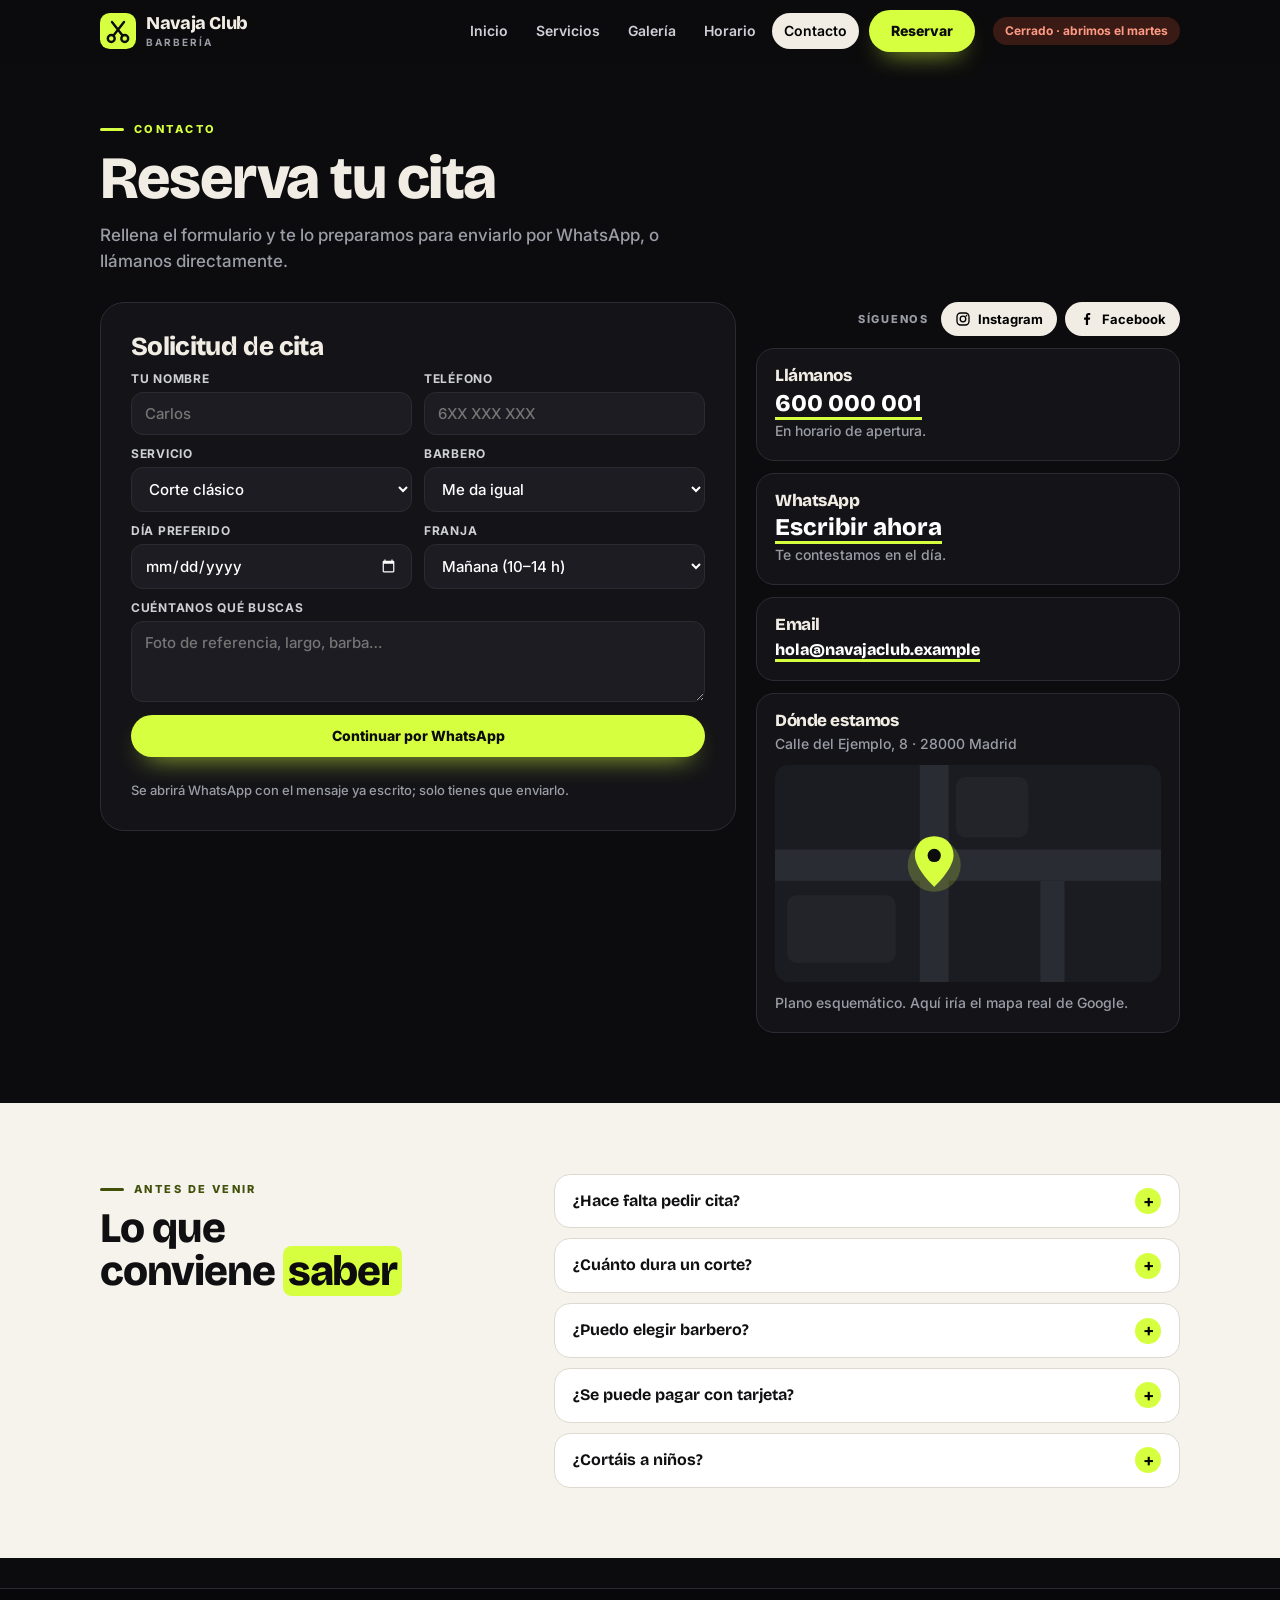
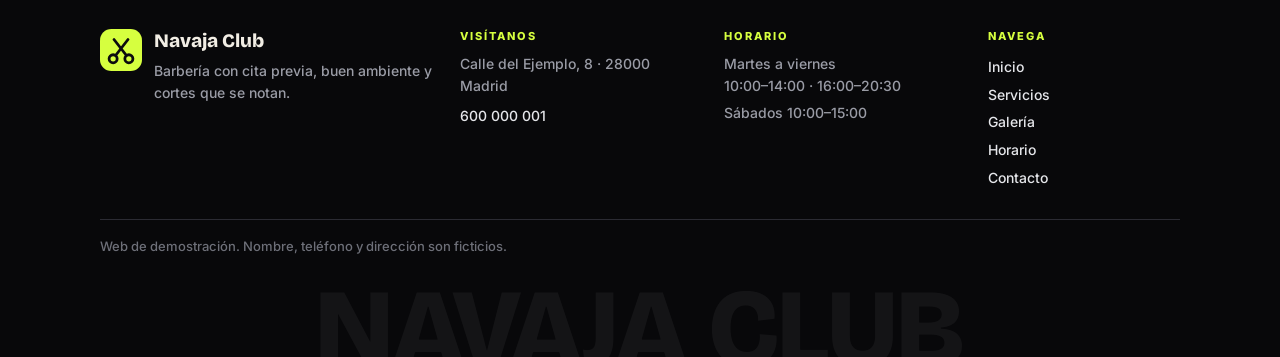
==== contacto.html @ e6f606be "Web demo de barbería: inicio, servicios, galería, horario y contacto Co-Authored-By: Claude Sonnet 5" ====
<!doctype html>
<html lang="es"><head>
<meta charset="utf-8"><meta name="viewport" content="width=device-width,initial-scale=1">
<title>Contacto y reserva · Navaja Club</title>
<meta name="description" content="Reserva tu cita en la barbería por teléfono, WhatsApp o formulario.">
<meta name="robots" content="noindex">
<meta name="theme-color" content="#0c0c0e">
<link rel="icon" href="favicon.svg" type="image/svg+xml">
<link rel="preconnect" href="https://fonts.googleapis.com"><link rel="preconnect" href="https://fonts.gstatic.com" crossorigin>
<link href="https://fonts.googleapis.com/css2?family=Bricolage+Grotesque:opsz,wght@12..96,500;12..96,700;12..96,800&family=Inter:wght@400;500;600;700;800&display=swap" rel="stylesheet">
<link rel="stylesheet" href="styles.css?v=1">
</head><body data-page="contacto">
<a class="skip" href="#main">Saltar al contenido</a>
<header class="bar"><div class="wrap bar-in">
<a class="brand" href="index.html" aria-label="Navaja Club, inicio"><svg class="logo" viewBox="0 0 48 48" aria-hidden="true"><rect width="48" height="48" rx="13" fill="#d6ff3f"/><g fill="none" stroke="#0c0c0e" stroke-width="3.2" stroke-linecap="round"><circle cx="15" cy="34" r="4.6"/><circle cx="33" cy="34" r="4.6"/><path d="M18 30 L32 12 M30 30 L16 12"/></g></svg><span>Navaja Club<small>barbería</small></span></a>
<nav class="nav" id="nav" aria-label="Principal"><a href="index.html">Inicio</a><a href="servicios.html">Servicios</a><a href="galeria.html">Galería</a><a href="horario.html">Horario</a><a href="contacto.html" class=on aria-current=page>Contacto</a><a class="btn btn-lime nav-cta" href="contacto.html">Reservar</a></nav>
<span class="pill" data-open-badge>Cargando…</span>
<button class="menu-toggle" aria-expanded="false" aria-controls="nav" aria-label="Abrir menú"><i></i><i></i><i></i></button>
</div></header>
<div class="progress" aria-hidden="true"></div>
<main id="main">

<section class="page-h"><div class="wrap"><p class="eyebrow reveal">Contacto</p><h1 class="reveal">Reserva tu cita</h1><p class="lead reveal">Rellena el formulario y te lo preparamos para enviarlo por WhatsApp, o llámanos directamente.</p></div></section>
<section class="sec tight"><div class="wrap contact">
<form class="form reveal" data-form novalidate><h2>Solicitud de cita</h2>
<div class="row"><label>Tu nombre<input name="nombre" required autocomplete="name" placeholder="Carlos"></label><label>Teléfono<input name="tel" type="tel" autocomplete="tel" placeholder="6XX XXX XXX"></label></div>
<div class="row"><label>Servicio<select name="serv"><option>Corte clásico</option><option>Fade y degradado</option><option>Barba y toalla caliente</option><option>Corte + barba</option><option>Afeitado a navaja</option><option>Corte junior</option></select></label>
<label>Barbero<select name="barbero"><option>Me da igual</option><option>Dani</option><option>Marcos</option><option>Álex</option></select></label></div>
<div class="row"><label>Día preferido<input type="date" name="dia"></label><label>Franja<select name="franja"><option>Mañana (10–14 h)</option><option>Tarde (16–20:30 h)</option><option>Me da igual</option></select></label></div>
<label>Cuéntanos qué buscas<textarea name="msg" rows="3" placeholder="Foto de referencia, largo, barba…"></textarea></label>
<p class="err" data-err hidden>Escribe tu nombre para continuar.</p>
<button class="btn btn-lime wide" type="submit">Continuar por WhatsApp</button><p class="fine">Se abrirá WhatsApp con el mensaje ya escrito; solo tienes que enviarlo.</p></form>
<aside class="info"><div class="social-top reveal"><span>Síguenos</span><a class="soc" data-social href="#" aria-label="Instagram"><svg viewBox="0 0 24 24" aria-hidden="true"><rect x="3" y="3" width="18" height="18" rx="5.5" fill="none" stroke="currentColor" stroke-width="2"/><circle cx="12" cy="12" r="4.2" fill="none" stroke="currentColor" stroke-width="2"/><circle cx="17.2" cy="6.8" r="1.3" fill="currentColor"/></svg>Instagram</a><a class="soc" data-social href="#" aria-label="Facebook"><svg viewBox="0 0 24 24" aria-hidden="true"><path fill="currentColor" d="M13.6 21v-8h2.7l.5-3.2h-3.2V7.8c0-.9.4-1.7 1.8-1.7h1.5V3.3S15.6 3 14.5 3c-2.6 0-4.2 1.6-4.2 4.4v2.4H7.6V13h2.7v8z"/></svg>Facebook</a></div>
<div class="card reveal"><h3>Llámanos</h3><a class="big-link" href="tel:+34600000001">600 000 001</a><p>En horario de apertura.</p></div>
<div class="card reveal"><h3>WhatsApp</h3><a class="big-link" href="https://wa.me/34600000001?text=Hola%2C%20quiero%20reservar%20cita">Escribir ahora</a><p>Te contestamos en el día.</p></div>
<div class="card reveal"><h3>Email</h3><a class="big-link sm" href="mailto:hola@navajaclub.example">hola@navajaclub.example</a></div>
<div class="card reveal"><h3>Dónde estamos</h3><p>Calle del Ejemplo, 8 · 28000 Madrid</p>
<svg class="map" viewBox="0 0 320 180" role="img" aria-label="Plano esquemático"><rect width="320" height="180" fill="#1b1c21"/><g fill="#2a2c33"><rect x="0" y="70" width="320" height="26"/><rect x="120" y="0" width="24" height="180"/><rect x="220" y="96" width="20" height="84"/></g><g fill="#22242a"><rect x="150" y="10" width="60" height="50" rx="8"/><rect x="10" y="108" width="90" height="56" rx="8"/></g><g class="pin" transform="translate(132 83)"><circle r="22" fill="#d6ff3f" opacity=".2"/><path d="M0 -24 c10 0 16 7 16 16 c0 11 -16 26 -16 26 s-16 -15 -16 -26 c0 -9 6 -16 16 -16z" fill="#d6ff3f"/><circle cy="-8" r="5.5" fill="#0c0c0e"/></g></svg>
<p class="fine">Plano esquemático. Aquí iría el mapa real de Google.</p></div></aside></div></section>
<section class="sec paper"><div class="wrap faq-wrap"><header class="sec-h reveal left"><p class="eyebrow">Antes de venir</p><h2>Lo que conviene <em>saber</em></h2></header><div class="faq"><details class="reveal"><summary>¿Hace falta pedir cita?</summary><p>Recomendamos cita previa para no esperar. Si pasas sin cita, te encajamos en cuanto haya hueco libre.</p></details><details class="reveal"><summary>¿Cuánto dura un corte?</summary><p>Entre 30 y 45 minutos un corte, y 45–60 con barba. Te damos una hora estimada al reservar.</p></details><details class="reveal"><summary>¿Puedo elegir barbero?</summary><p>Sí. Al pedir cita dinos con quién prefieres cortarte y reservamos su hueco.</p></details><details class="reveal"><summary>¿Se puede pagar con tarjeta?</summary><p>Sí, aceptamos tarjeta, Bizum y efectivo.</p></details><details class="reveal"><summary>¿Cortáis a niños?</summary><p>Claro. El corte junior es para menores de 12 años y se hace con calma y buen humor.</p></details></div></div></section>
</main>
<footer class="foot"><div class="wrap">
<div class="foot-top">
<div class="foot-brand"><svg class="logo" viewBox="0 0 48 48" aria-hidden="true"><rect width="48" height="48" rx="13" fill="#d6ff3f"/><g fill="none" stroke="#0c0c0e" stroke-width="3.2" stroke-linecap="round"><circle cx="15" cy="34" r="4.6"/><circle cx="33" cy="34" r="4.6"/><path d="M18 30 L32 12 M30 30 L16 12"/></g></svg><div><b>Navaja Club</b><p>Barbería con cita previa, buen ambiente y cortes que se notan.</p></div></div>
<div><h4>Visítanos</h4><p>Calle del Ejemplo, 8 · 28000 Madrid</p><p><a href="tel:+34600000001">600 000 001</a></p></div>
<div><h4>Horario</h4><p>Martes a viernes<br>10:00–14:00 · 16:00–20:30</p><p>Sábados 10:00–15:00</p></div>
<div><h4>Navega</h4><a href="index.html">Inicio</a><a href="servicios.html">Servicios</a><a href="galeria.html">Galería</a><a href="horario.html">Horario</a><a href="contacto.html">Contacto</a></div>
</div>
<p class="demo">Web de demostración. Nombre, teléfono y dirección son ficticios.</p>
</div>
<div class="giant" aria-hidden="true">NAVAJA CLUB</div>
</footer>
<div class="dock"><a href="tel:+34600000001">Llamar</a><a class="hot" href="contacto.html">Reservar</a><a href="horario.html">Horario</a></div>
<script src="script.js?v=1"></script>
</body></html>
---- styles.css ----
:root{--ink:#0c0c0e;--coal:#141418;--coal2:#1c1c22;--line:#2b2b33;--bone:#f1ede4;--paper:#f6f3ec;--mute:#9a9ca6;--lime:#d6ff3f;--lime2:#bfe82a;--blue:#7aa7ff;--red:#ff5a36;--r:20px;--ease:cubic-bezier(.2,.7,.2,1);
--bg:var(--ink);--fg:var(--bone);--card:var(--coal);--bd:var(--line);--mu:var(--mute)}
*{box-sizing:border-box}html{overflow-x:clip;scroll-behavior:smooth;-webkit-text-size-adjust:100%}
body{margin:0;background:var(--ink);color:var(--bone);font:500 15.5px/1.55 'Inter',system-ui,sans-serif;overflow-x:hidden}
svg{max-width:100%;display:block}a{color:inherit}p{margin:0}h1,h2,h3,h4{font-family:'Bricolage Grotesque','Inter',sans-serif;font-weight:800;line-height:1.04;margin:0;letter-spacing:-.025em;text-wrap:balance}
em{font-style:normal;color:var(--lime)}
.wrap{width:min(1080px,100% - 40px);margin-inline:auto}
.skip{position:absolute;left:-999px;top:8px;background:var(--lime);color:#000;padding:10px 14px;border-radius:10px;z-index:99}.skip:focus{left:8px}
:focus-visible{outline:3px solid var(--lime);outline-offset:3px;border-radius:8px}
/* header */
.bar{position:sticky;top:0;z-index:50;background:rgba(12,12,14,.78);backdrop-filter:blur(14px);-webkit-backdrop-filter:blur(14px);border-bottom:1px solid transparent;transition:.3s}
.bar.scrolled{border-color:var(--line)}
.bar-in{display:flex;align-items:center;gap:18px;height:62px}
.brand{display:flex;align-items:center;gap:10px;text-decoration:none;margin-right:auto}.brand .logo{width:36px;height:36px;transition:transform .5s var(--ease)}.brand:hover .logo{transform:rotate(-12deg) scale(1.08)}
.brand span{font:800 18px/1 'Bricolage Grotesque';display:flex;flex-direction:column;letter-spacing:-.02em}.brand small{font:700 10px/1.4 'Inter';letter-spacing:.2em;text-transform:uppercase;color:var(--mute);margin-top:3px}
.nav{display:flex;align-items:center;gap:4px}.nav a:not(.btn){text-decoration:none;font-weight:600;font-size:14px;padding:7px 12px;border-radius:99px;color:#cfd0d6;transition:.25s}
.nav a:not(.btn):hover{background:var(--coal2);color:#fff}.nav a.on{background:var(--bone);color:#000}.nav-cta{margin-left:6px}
.pill{font:700 12px/1 'Inter';padding:8px 12px;border-radius:99px;background:var(--coal2);white-space:nowrap}.pill.is-open{background:#1f3a14;color:#b9ff7a}.pill.is-closed{background:#3a1a14;color:#ff9a84}
.menu-toggle{display:none;width:42px;height:42px;border:1px solid var(--line);background:var(--coal);border-radius:12px;cursor:pointer;flex-direction:column;gap:5px;align-items:center;justify-content:center}
.menu-toggle i{width:18px;height:2px;background:#fff;border-radius:2px;transition:.3s}.menu-toggle[aria-expanded=true] i:nth-child(1){transform:translateY(7px) rotate(45deg)}.menu-toggle[aria-expanded=true] i:nth-child(2){opacity:0}.menu-toggle[aria-expanded=true] i:nth-child(3){transform:translateY(-7px) rotate(-45deg)}
.progress{position:fixed;left:0;top:0;height:3px;width:100%;background:var(--lime);transform:scaleX(0);transform-origin:0 50%;z-index:60}
/* botones */
.btn{display:inline-flex;align-items:center;justify-content:center;gap:8px;font:800 14px/1 'Inter';padding:12px 20px;border-radius:99px;border:2px solid transparent;text-decoration:none;cursor:pointer;transition:transform .25s var(--ease),box-shadow .25s,background .25s}
.btn:hover{transform:translateY(-3px)}.btn:active{transform:scale(.97)}.btn.wide{width:100%}
.btn-lime{background:var(--lime);color:#0c0c0e;box-shadow:0 12px 26px -14px var(--lime)}.btn-lime:hover{background:#e6ff7a;box-shadow:0 16px 30px -12px var(--lime)}
.btn-ghost{border-color:currentColor;background:transparent;color:inherit}.btn-ghost:hover{background:rgba(255,255,255,.08)}
.cta{display:flex;flex-wrap:wrap;gap:12px}.center{text-align:center;margin-top:30px}
/* tipografía */
.eyebrow{font:800 11px/1 'Inter';letter-spacing:.22em;text-transform:uppercase;color:var(--lime);display:inline-flex;align-items:center;gap:10px;margin-bottom:12px}
.eyebrow:before{content:"";width:24px;height:3px;border-radius:3px;background:currentColor}
.lead{font-size:clamp(15px,1.5vw,17px);color:var(--mute);max-width:56ch}
.sec{padding:clamp(40px,5.5vw,72px) 0}.sec.tight{padding-top:20px}
.paper{--bg:var(--paper);--fg:#101012;--card:#fff;--bd:#dedad0;--mu:#5c5f69;background:var(--paper);color:#101012}
.paper em{color:#0c0c0e;background:var(--lime);padding:0 .12em;border-radius:.2em}.paper .eyebrow{color:#41500a}.paper .lead,.paper .fine{color:#5c5f69}
.sec-h{max-width:640px;margin:0 auto 30px;text-align:center}.sec-h.left{text-align:left;margin:0 0 24px}
.sec-h h2,.status h2{font-size:clamp(26px,3.6vw,42px)}.sec-h p:last-child{color:var(--mu);margin-top:10px}
.page-h{padding:clamp(28px,4vw,52px) 0 8px}.page-h h1{font-size:clamp(34px,5.2vw,60px);margin-bottom:12px}
.fine{font-size:13px;color:var(--mute);margin-top:10px}
/* hero */
.hero{padding:clamp(16px,2.5vw,34px) 0 clamp(24px,3.5vw,44px);position:relative;overflow:hidden}
.hero:before{content:"";position:absolute;right:-10%;top:-20%;width:60%;aspect-ratio:1;background:radial-gradient(circle,rgba(214,255,63,.16),transparent 62%);pointer-events:none}
.hero-in{display:grid;grid-template-columns:1.05fr .95fr;gap:30px;align-items:center}
.hero h1{font-size:clamp(38px,5.4vw,70px);margin:4px 0 16px}.hero h1 em{display:block}
.hero .lead{margin-bottom:20px}.mini{list-style:none;padding:0;margin:20px 0 0;display:flex;flex-wrap:wrap;gap:8px 20px;font-weight:700;font-size:13px;color:#cfd0d6}.mini li:before{content:"✓ ";color:var(--lime)}
.hero-vis{position:relative;max-width:440px;margin-left:auto;width:100%}
.disc{position:relative;aspect-ratio:1;border-radius:50%;background:var(--lime);display:grid;place-items:end center;overflow:hidden;box-shadow:0 40px 60px -30px rgba(214,255,63,.5)}
.disc .par{width:92%;transition:transform .25s ease-out}.disc .man{width:100%}
.pole{position:absolute;left:-4%;top:8%;bottom:8%;width:34px;border-radius:99px;background:#fff;border:3px solid #222;overflow:hidden;z-index:2;box-shadow:0 14px 30px rgba(0,0,0,.4)}
.pole i{position:absolute;inset:-60px 0;background:repeating-linear-gradient(135deg,#e5392a 0 14px,#fff 14px 28px,#2b5bd7 28px 42px,#fff 42px 56px);animation:pole 3s linear infinite}
@keyframes pole{to{transform:translateY(56px)}}
.chip{position:absolute;background:var(--bone);color:#0c0c0e;border-radius:99px;padding:8px 13px;font:800 12px/1 'Inter';box-shadow:0 14px 30px -14px rgba(0,0,0,.6);animation:float 6s ease-in-out infinite;z-index:3}
@keyframes float{50%{transform:translateY(-10px)}}.c1{left:6%;top:14%}.c2{right:-2%;top:46%;animation-delay:-2s}.c3{left:2%;bottom:8%;animation-delay:-4s}
.eye{transform-box:fill-box;transform-origin:center;animation:blink 5.5s infinite}@keyframes blink{0%,94%,100%{transform:scaleY(1)}97%{transform:scaleY(.1)}}
/* marquee */
.marquee{background:var(--lime);color:#0c0c0e;overflow:hidden;padding:12px 0;transform:rotate(-1.2deg);margin:8px 0}
.mq{display:flex;gap:22px;width:max-content;animation:mq 36s linear infinite;font:800 20px/1 'Bricolage Grotesque';align-items:center;text-transform:uppercase;letter-spacing:-.01em}.mq span{white-space:nowrap}.mq i{font-style:normal;font-size:16px}
@keyframes mq{to{transform:translateX(-50%)}}
/* servicios */
.svc-grid{display:grid;grid-template-columns:repeat(3,1fr);gap:14px}
.svc{position:relative;background:var(--coal);border:1px solid var(--line);border-radius:var(--r);padding:20px 20px 18px;text-decoration:none;display:flex;flex-direction:column;gap:6px;transition:box-shadow .3s,border-color .3s;transform-style:preserve-3d}
.svc:hover{border-color:var(--lime);box-shadow:0 20px 40px -26px var(--lime)}
.svc .ic{width:44px;height:44px;border-radius:13px;background:var(--coal2);border:1px solid var(--line);display:grid;place-items:center;font-size:21px;margin-bottom:4px}
.svc h3{font-size:20px}.svc p{color:var(--mute);font-size:14px;flex:1}.svc .from{font-size:13px;color:var(--mute)}.svc .from b{font:800 19px 'Bricolage Grotesque';color:var(--lime)}
.svc .go{position:absolute;right:16px;bottom:16px;width:32px;height:32px;border-radius:50%;background:var(--bone);color:#000;display:grid;place-items:center;transition:.3s}.svc:hover .go{background:var(--lime);transform:translateX(4px)}
/* antes / después */
.ba{position:relative;max-width:400px;margin:0 auto;aspect-ratio:1;border-radius:26px;overflow:hidden;box-shadow:0 30px 50px -30px rgba(0,0,0,.5);--pos:50%;touch-action:pan-y;user-select:none}
.ba-img{position:absolute;inset:0;background:var(--bg);display:grid;place-items:end center}.ba-img .man{width:92%}
.ba-img.before{clip-path:inset(0 calc(100% - var(--pos)) 0 0)}
.ba-tag{position:absolute;top:12px;background:#0c0c0e;color:#fff;font:800 11px/1 'Inter';letter-spacing:.14em;text-transform:uppercase;padding:7px 11px;border-radius:99px}.after .ba-tag{right:12px}.before .ba-tag{left:12px}
.ba-handle{position:absolute;top:0;bottom:0;left:var(--pos);width:44px;margin-left:-22px;border:0;background:transparent;cursor:ew-resize;padding:0}
.ba-handle:before{content:"";position:absolute;left:50%;top:0;bottom:0;width:4px;margin-left:-2px;background:#fff}
.ba-handle span{position:absolute;left:50%;top:50%;width:44px;height:44px;margin:-22px 0 0 -22px;border-radius:50%;background:#0c0c0e;border:3px solid #fff;display:grid;place-items:center}
.ba-handle span:before{content:"◂ ▸";color:var(--lime);font-size:12px;letter-spacing:2px}
/* pasos */
.steps{list-style:none;padding:0;margin:0;display:grid;grid-template-columns:repeat(4,1fr);gap:16px;position:relative}
.step{position:relative;padding-top:6px}.step .n{width:44px;height:44px;border-radius:12px;background:var(--lime);color:#000;display:grid;place-items:center;font:800 19px 'Bricolage Grotesque';margin-bottom:12px}
.step h3{font-size:18px;margin-bottom:5px}.step p{font-size:14px;color:var(--mute)}.steps:before{content:"";position:absolute;left:44px;right:20px;top:28px;border-top:2px dashed var(--line);z-index:0}.step .n{position:relative;z-index:1}
/* equipo */
.team{display:grid;grid-template-columns:repeat(3,1fr);gap:14px}
.member{background:var(--card);border:1px solid var(--bd);border-radius:var(--r);padding:12px 12px 18px;text-align:center;transition:transform .35s var(--ease)}.member:hover{transform:translateY(-6px)}
.member .man{background:var(--bg);border-radius:14px;width:100%;margin-bottom:12px}.member h3{font-size:20px}.member p{color:var(--mu);font-size:14px;margin-top:2px}
/* galería */
.strip{display:grid;grid-template-columns:repeat(6,1fr);gap:10px}.mosaic{display:grid;grid-template-columns:repeat(4,1fr);gap:12px}
.tile{position:relative;border:0;padding:0;border-radius:20px;background:var(--bg);overflow:hidden;cursor:zoom-in;aspect-ratio:1/1.12;display:grid;place-items:end center;transition:transform .4s var(--ease),box-shadow .4s;font:inherit;color:inherit}
.tile:hover{transform:translateY(-6px) rotate(-1deg);box-shadow:0 24px 40px -22px rgba(0,0,0,.6)}.strip .tile{aspect-ratio:1/1.2}.strip .cap{display:none}
.tile .man{width:94%;transition:transform .5s var(--ease)}.tile:hover .man{transform:scale(1.06)}
.tile .deco{position:absolute;inset:0;background:radial-gradient(circle at 18% 22%,rgba(255,255,255,.4) 0 8%,transparent 9%),radial-gradient(circle at 86% 66%,rgba(255,255,255,.3) 0 6%,transparent 7%)}
.cap{position:absolute;left:8px;right:8px;bottom:8px;background:rgba(12,12,14,.9);color:#fff;border-radius:12px;padding:8px 11px;text-align:left;display:flex;flex-direction:column;transform:translateY(8px);opacity:0;transition:.3s}
.tile:hover .cap,.tile:focus-visible .cap{transform:none;opacity:1}.cap b{font:800 15px 'Bricolage Grotesque'}.cap i{font-style:normal;font-size:12px;color:var(--lime);font-weight:700}
.filters{display:flex;flex-wrap:wrap;gap:8px;margin-bottom:18px}.fbtn{font:700 13px/1 'Inter';padding:9px 16px;border-radius:99px;border:1px solid var(--line);background:var(--coal);color:#fff;cursor:pointer;transition:.25s}
.fbtn:hover{border-color:var(--lime)}.fbtn.on{background:var(--lime);color:#000;border-color:var(--lime)}.tile.hide{display:none}.empty{text-align:center;color:var(--mute);padding:40px}
.lb{position:fixed;inset:0;background:rgba(0,0,0,.86);display:none;place-items:center;z-index:90;padding:20px;backdrop-filter:blur(6px)}.lb.on{display:grid;animation:fade .25s}@keyframes fade{from{opacity:0}}
.lb-card{background:var(--bg);width:min(520px,100%);border-radius:28px;padding:22px 22px 10px;text-align:center;position:relative;overflow:hidden}.lb-card .man{width:90%;margin:0 auto}
.lb-card p{font:800 24px 'Bricolage Grotesque';margin:0;padding:12px 0 2px;background:#0c0c0e;color:#fff;margin:0 -22px}.lb-card small{display:block;color:var(--lime);font-weight:700;background:#0c0c0e;margin:0 -22px;padding:0 0 14px}
.lb button{position:absolute;border:0;width:44px;height:44px;border-radius:50%;background:#fff;color:#000;font-size:19px;cursor:pointer;z-index:3}.lb .x{top:12px;right:12px}.lb .pv{left:12px;top:44%}.lb .nx{right:12px;top:44%}
/* faq */
.faq-wrap{display:grid;grid-template-columns:.8fr 1.2fr;gap:36px;align-items:start}.faq{display:grid;gap:10px}
details{background:var(--card);border:1px solid var(--bd);border-radius:16px;padding:2px 18px;transition:.25s}details[open]{border-color:var(--lime);box-shadow:0 18px 36px -26px var(--lime)}
.paper details[open]{border-color:#0c0c0e;box-shadow:0 18px 36px -28px #000}
summary{list-style:none;cursor:pointer;font:700 16px/1.3 'Bricolage Grotesque';padding:14px 32px 14px 0;position:relative}summary::-webkit-details-marker{display:none}
summary:after{content:"+";position:absolute;right:0;top:50%;transform:translateY(-50%);width:26px;height:26px;border-radius:50%;background:var(--lime);color:#000;display:grid;place-items:center;font:700 17px/1 'Inter';transition:.3s}
details[open] summary:after{content:"–";transform:translateY(-50%) rotate(180deg)}details p{padding:0 0 14px;color:var(--mu);font-size:14.5px}
/* estado */
.status-sec{padding-top:24px}.status{background:var(--lime);color:#0c0c0e;border-radius:28px;padding:clamp(22px,3.5vw,38px);display:grid;grid-template-columns:auto 1fr;gap:26px;align-items:center;position:relative;overflow:hidden}
.status p{margin:8px 0 16px}.status .btn-lime{background:#0c0c0e;color:var(--lime);box-shadow:none}.status .btn-lime:hover{background:#1b1b20}.status .btn-ghost{color:#0c0c0e}.status em{color:#0c0c0e;text-decoration:underline;text-decoration-thickness:4px;text-underline-offset:4px}
.door{display:flex;align-items:center;gap:14px;background:#0c0c0e;color:#fff;border-radius:20px;padding:16px 22px;min-width:230px}
.door .dot{width:14px;height:14px;border-radius:50%;background:#777;flex:none}.door.is-open .dot{background:var(--lime);animation:ping 1.8s infinite}.door.is-closed .dot{background:#ff7a62}
@keyframes ping{70%{box-shadow:0 0 0 14px rgba(214,255,63,0)}100%{box-shadow:0 0 0 0 rgba(214,255,63,0)}}.door.is-open .dot{box-shadow:0 0 0 0 rgba(214,255,63,.7)}
.door b{display:block;font:800 24px/1 'Bricolage Grotesque'}.door small{display:block;opacity:.85;margin-top:6px;font-weight:600;font-size:14px}.door em{display:block;font-style:normal;font-size:13px;color:var(--lime);margin-top:4px;font-weight:700;text-decoration:none;background:none;padding:0}
.dogcard{background:rgba(12,12,14,.1);border-radius:24px;display:grid;place-items:end center;padding:12px 12px 0;overflow:hidden}.dogcard .man{width:92%}.dogcard.small{width:170px;margin-left:auto}
/* horario */
.hor{display:grid;grid-template-columns:1.4fr 1fr;gap:16px}.hor .door.big{background:var(--lime);color:#0c0c0e;padding:26px}.hor .door.big b{font-size:clamp(30px,4vw,46px)}.hor .door.big small{font-size:16px}.hor .door.big em{color:#0c0c0e}
.clockcard{background:var(--coal);border:1px solid var(--line);border-radius:20px;padding:20px;display:flex;flex-direction:column;justify-content:center}
.lbl{font:800 11px/1 'Inter';letter-spacing:.16em;text-transform:uppercase;color:var(--mute)}.clock{font:800 clamp(34px,4.6vw,52px)/1 'Bricolage Grotesque';margin:6px 0 12px;font-variant-numeric:tabular-nums}.today{font:800 18px 'Bricolage Grotesque'}
.timeline{margin-top:16px;background:var(--coal);border:1px solid var(--line);border-radius:20px;padding:16px;display:grid;gap:6px}
.tl-row{display:grid;grid-template-columns:100px 1fr 170px;gap:14px;align-items:center;font-size:13px;padding:4px 8px;border-radius:10px}.tl-row.is-today{background:var(--coal2)}.tl-day{font-weight:800}.tl-txt{color:var(--mute);text-align:right;font-weight:600}
.tl-track{position:relative;height:11px;background:#25262c;border-radius:99px;overflow:hidden}.tl-seg{position:absolute;top:0;bottom:0;background:var(--lime);border-radius:99px;transform-origin:left;animation:grow .9s var(--ease) both}@keyframes grow{from{transform:scaleX(0)}}
.tl-now{position:absolute;top:-3px;bottom:-3px;width:4px;background:var(--red);border-radius:3px;z-index:2}.tl-row.is-closed .tl-txt{color:#c0705e}
.hnotes{display:grid;grid-template-columns:repeat(3,1fr);gap:14px;margin-top:16px}.hnotes>div{background:var(--coal);border:1px solid var(--line);border-radius:18px;padding:18px}.hnotes h3{font-size:18px;margin-bottom:6px}.hnotes p{color:var(--mute);font-size:14px}
/* calculadora */
.calc{display:grid;grid-template-columns:1.3fr .7fr;background:var(--coal);border:1px solid var(--line);border-radius:24px;overflow:hidden}
.calc-form{padding:clamp(18px,3vw,30px);display:grid;gap:16px}.calc-form h2{font-size:26px}
fieldset{border:0;padding:0;margin:0}legend{font:800 11px/1 'Inter';letter-spacing:.16em;text-transform:uppercase;color:var(--lime);margin-bottom:8px;padding:0}
.opts{display:flex;flex-wrap:wrap;gap:8px}.opts label{cursor:pointer}.opts input{position:absolute;opacity:0;pointer-events:none}
.opts span{display:inline-flex;gap:8px;align-items:center;padding:9px 14px;border:1px solid var(--line);border-radius:99px;font-weight:600;font-size:13px;background:var(--coal2);transition:.2s}.opts i{font-style:normal;color:var(--lime);font-weight:800}
.opts input:checked+span{border-color:var(--lime);background:#222a0b;box-shadow:0 8px 18px -12px var(--lime)}.opts input:focus-visible+span{outline:3px solid var(--lime);outline-offset:2px}
.calc-out{background:var(--lime);color:#0c0c0e;padding:20px;display:flex;flex-direction:column;align-items:center;text-align:center;gap:4px}
.calc-out .dogcard{width:46%;background:rgba(12,12,14,.1)}.calc-out .lbl{color:#41500a}.total{font:800 clamp(44px,5vw,60px)/1 'Bricolage Grotesque';transition:transform .3s}.total.bump{transform:scale(1.08)}
.calc-out .sub{font-weight:700}.calc-out .time{font-size:13px;margin-bottom:12px;color:#2c3a05}.calc-out .btn-lime{background:#0c0c0e;color:var(--lime)}.calc-out .fine{color:#2c3a05}
.table-wrap{overflow-x:auto;background:#fff;border:1px solid #dedad0;border-radius:20px}.prices{width:100%;border-collapse:collapse;min-width:520px;color:#101012}.prices th,.prices td{padding:14px 18px;text-align:left;border-bottom:1px solid #e6e2d8}
.prices thead th{font:800 11px 'Inter';letter-spacing:.14em;text-transform:uppercase;color:#5c5f69;background:#efece3}.prices tbody th b{display:block;font:800 17px 'Bricolage Grotesque'}.prices tbody th span{color:#5c5f69;font-size:13px;font-weight:500}
.prices td{font:800 17px 'Bricolage Grotesque'}.prices td:last-child{font:600 14px 'Inter';color:#5c5f69}.prices tr:last-child>*{border-bottom:0}.prices tbody tr:hover{background:#f7ffd9}
.incl{list-style:none;padding:0;margin:0;display:grid;grid-template-columns:repeat(6,1fr);gap:10px}.incl li{background:var(--coal);border:1px solid var(--line);border-radius:16px;padding:14px 8px;text-align:center;font-weight:700;font-size:13px;display:flex;flex-direction:column;gap:8px;align-items:center}.incl span{font-size:24px}
/* contacto */
.contact{display:grid;grid-template-columns:1.2fr .8fr;gap:20px;align-items:start}
.form{background:var(--coal);border:1px solid var(--line);border-radius:24px;padding:clamp(18px,3vw,30px);display:grid;gap:13px}.form h2{font-size:26px}.row{display:grid;grid-template-columns:1fr 1fr;gap:12px}
label{display:grid;gap:7px;font:700 12px/1 'Inter';letter-spacing:.06em;text-transform:uppercase;color:#cfd0d6}
input:not([type=radio]):not([type=checkbox]),select,textarea{font:500 15px 'Inter';padding:11px 13px;border:1px solid var(--line);border-radius:12px;background:var(--coal2);color:#fff;width:100%;transition:.2s;text-transform:none;letter-spacing:0}
input:focus,select:focus,textarea:focus{outline:0;border-color:var(--lime);box-shadow:0 0 0 4px rgba(214,255,63,.15)}input[type=date]{color-scheme:dark}.err{color:#ff9a84;font-weight:700;font-size:14px}
.info{display:grid;gap:12px}.card{background:var(--coal);border:1px solid var(--line);border-radius:18px;padding:18px}.card h3{font-size:17px;margin-bottom:4px}.card p{color:var(--mute);font-size:14px}
.big-link{display:inline-block;font:800 24px 'Bricolage Grotesque';text-decoration:none;color:#fff;border-bottom:3px solid var(--lime)}.big-link.sm{font-size:16px}.big-link:hover{color:var(--lime)}
.map{width:100%;border-radius:14px;margin-top:10px}.pin{animation:float 3s ease-in-out infinite}
.social-top{display:flex;justify-content:flex-end;align-items:center;gap:8px}.social-top span{font:800 11px/1 'Inter';letter-spacing:.16em;text-transform:uppercase;color:var(--mute);margin-right:4px}
.soc{display:inline-flex;align-items:center;gap:7px;font:700 13px/1 'Inter';text-decoration:none;padding:9px 14px;border-radius:99px;background:var(--bone);color:#000;transition:transform .25s var(--ease),background .25s}.soc svg{width:16px;height:16px}.soc:hover{transform:translateY(-2px);background:var(--lime)}
/* pie */
.foot{margin-top:30px;position:relative;overflow:hidden;padding:40px 0 0;background:#08080a;border-top:1px solid var(--line)}
.foot-top{display:grid;grid-template-columns:1.4fr 1fr 1fr .8fr;gap:24px;padding-bottom:22px}.foot-brand{display:flex;gap:12px}.foot-brand .logo{width:42px;height:42px;flex:none}.foot b{font:800 19px 'Bricolage Grotesque'}.foot p,.foot a{font-size:14px}.foot p{color:var(--mute);margin-top:6px}
.foot h4{font:800 11px 'Inter';letter-spacing:.18em;text-transform:uppercase;color:var(--lime);margin-bottom:10px}.foot a{display:block;text-decoration:none;color:#e5e6ea;padding:3px 0}.foot a:hover{color:var(--lime)}
.demo{border-top:1px solid var(--line);padding:16px 0 4px;font-size:13px!important;color:#6d6f78!important}
.giant{font:800 clamp(46px,9vw,110px)/.8 'Bricolage Grotesque';text-align:center;color:rgba(255,255,255,.05);white-space:nowrap;margin-top:8px;transform:translateY(18%)}.dock{display:none}
/* reveal */
.js .reveal{opacity:0;transform:translateY(24px);transition:opacity .8s var(--ease),transform .8s var(--ease)}.js .reveal.in{opacity:1;transform:none}
@media(max-width:1000px){.hero-in,.faq-wrap,.contact,.calc,.hor{grid-template-columns:1fr}.svc-grid{grid-template-columns:1fr 1fr}.steps{grid-template-columns:1fr 1fr}.steps:before{display:none}
.strip{grid-template-columns:repeat(3,1fr)}.mosaic{grid-template-columns:repeat(3,1fr)}.incl{grid-template-columns:repeat(3,1fr)}.foot-top{grid-template-columns:1fr 1fr}.status{grid-template-columns:1fr}.hero-vis{max-width:420px;margin:0 auto}.pill{display:none}.hnotes{grid-template-columns:1fr}.calc-out .dogcard{width:38%}.team{grid-template-columns:repeat(3,1fr)}}
@media(max-width:860px){.menu-toggle{display:flex}.nav{position:absolute;left:0;right:0;top:62px;background:#0c0c0e;flex-direction:column;align-items:stretch;padding:12px 20px 20px;border-bottom:1px solid var(--line);display:none}.nav.open{display:flex}.nav a:not(.btn){padding:13px 14px;font-size:16px}.nav-cta{margin:8px 0 0}}
@media(max-width:620px){body{font-size:15px;padding-bottom:70px}.wrap{width:calc(100% - 32px)}.svc-grid,.row{grid-template-columns:1fr}.steps{grid-template-columns:1fr}.strip{grid-template-columns:repeat(2,1fr)}.mosaic{grid-template-columns:repeat(2,1fr);gap:10px}.incl{grid-template-columns:repeat(2,1fr)}
.team{grid-template-columns:1fr 1fr 1fr;gap:8px}.member{padding:8px 8px 12px}.member h3{font-size:15px}.member p{font-size:11.5px}
.tl-row{grid-template-columns:78px 1fr}.tl-txt{grid-column:1/-1;text-align:left}.chip{font-size:11px;padding:7px 11px}.pole{left:0;width:26px}.foot-top{grid-template-columns:1fr}.bar-in{height:58px}.nav{top:58px}.social-top{justify-content:flex-start;flex-wrap:wrap}
.dock{display:grid;grid-template-columns:1fr 1.3fr 1fr;gap:8px;position:fixed;left:12px;right:12px;bottom:12px;z-index:70;background:rgba(20,20,24,.94);backdrop-filter:blur(10px);padding:8px;border-radius:99px;border:1px solid var(--line)}
.dock a{text-align:center;color:#fff;text-decoration:none;font:700 14px/1 'Inter';padding:13px 8px;border-radius:99px}.dock .hot{background:var(--lime);color:#000}.ba{border-radius:22px}.cap{opacity:1;transform:none}.cap b{font-size:13px}}
@media(prefers-reduced-motion:reduce){*,*:before,*:after{animation:none!important;transition:none!important}html{scroll-behavior:auto}.js .reveal{opacity:1;transform:none}}
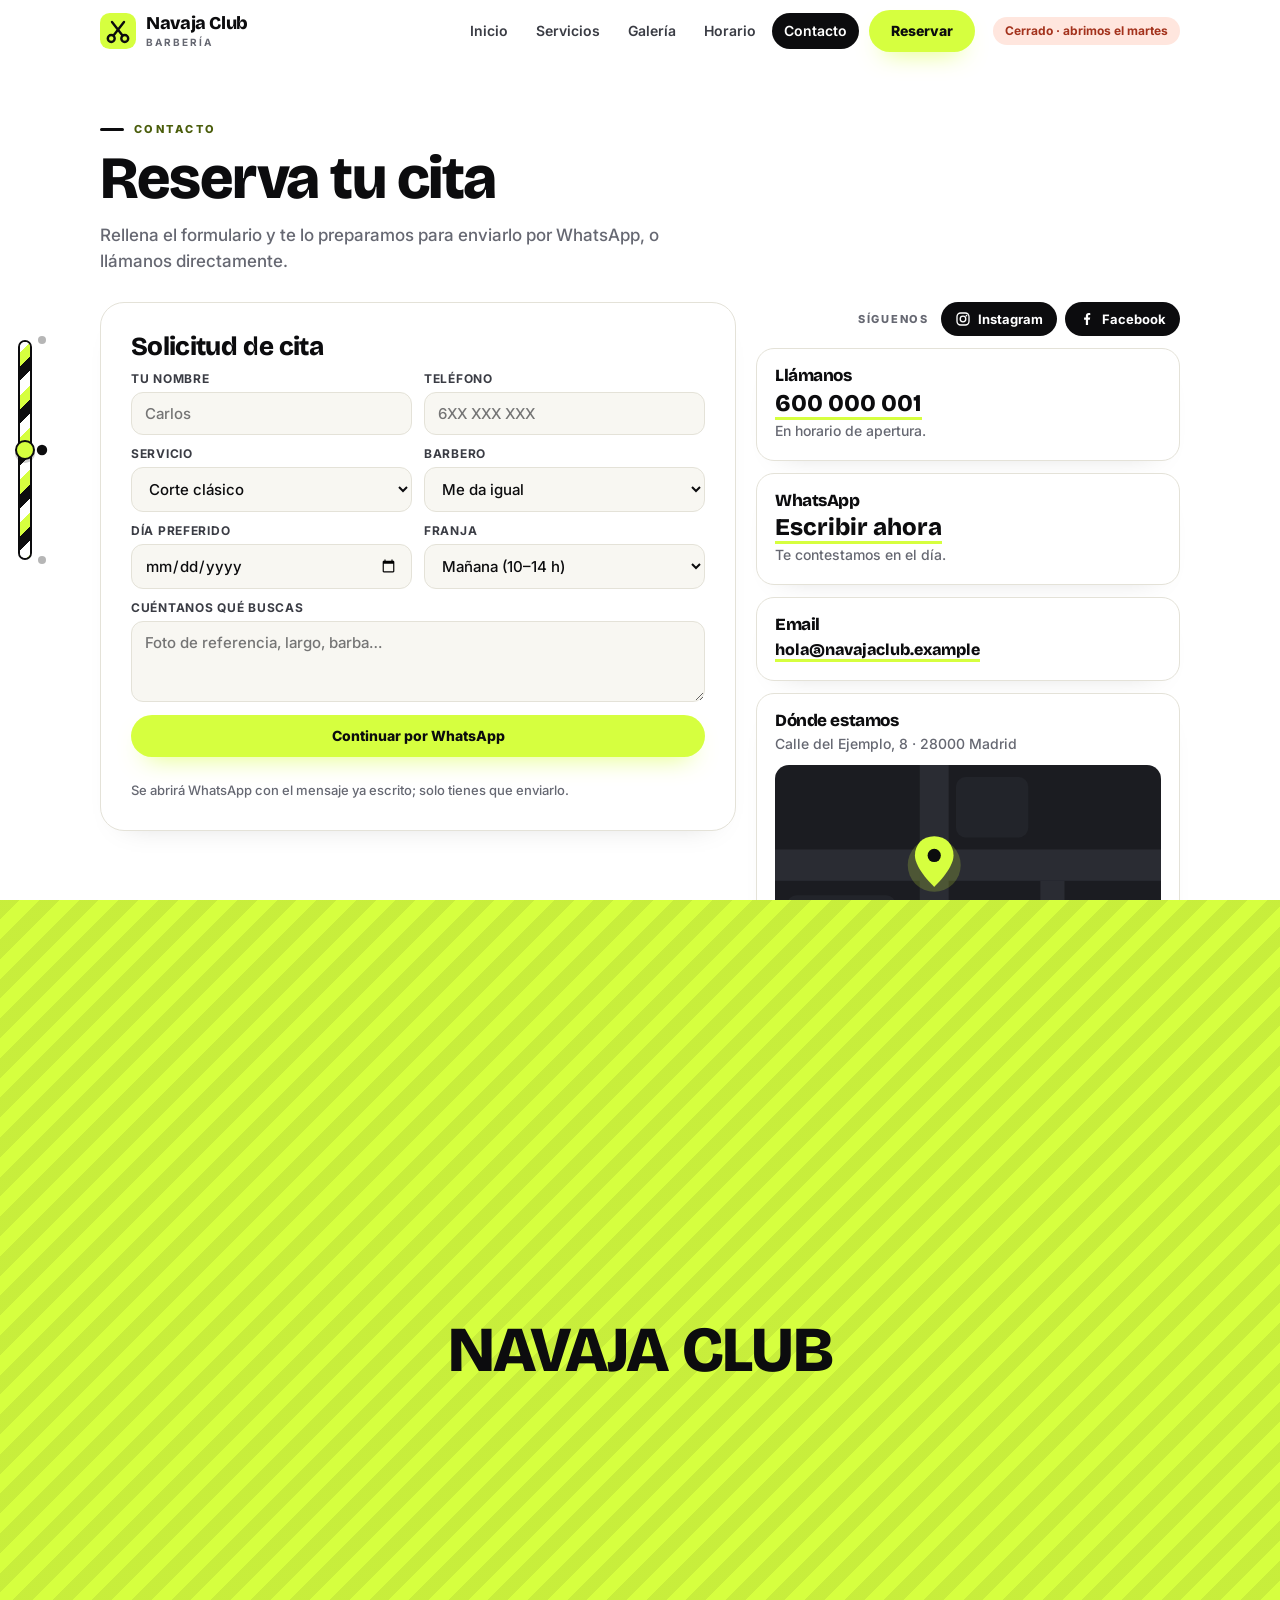
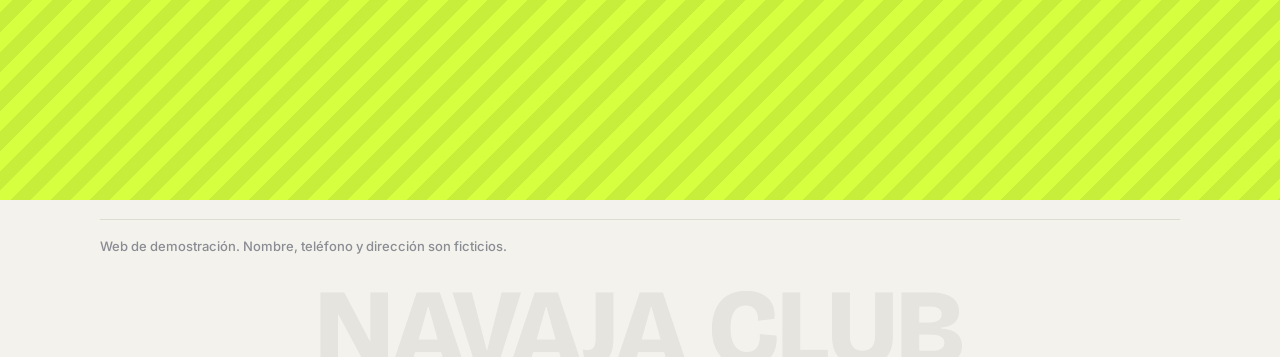
==== commit a0e7943a: "Cabezas que miran al puntero, tijeras que cortan la cinta, poste interactivo y transiciones entre pá" ====
--- a/contacto.html
+++ b/contacto.html
@@ -9,6 +9,7 @@
 <link rel="preconnect" href="https://fonts.googleapis.com"><link rel="preconnect" href="https://fonts.gstatic.com" crossorigin>
 <link href="https://fonts.googleapis.com/css2?family=Bricolage+Grotesque:opsz,wght@12..96,500;12..96,700;12..96,800&family=Inter:wght@400;500;600;700;800&display=swap" rel="stylesheet">
 <link rel="stylesheet" href="styles.css?v=1">
+<script>try{if(!window.CSSViewTransitionRule&&sessionStorage.getItem("nvgo")){document.documentElement.classList.add("arrive")}}catch(e){}</script>
 </head><body data-page="contacto">
 <a class="skip" href="#main">Saltar al contenido</a>
 <header class="bar"><div class="wrap bar-in">
@@ -50,6 +51,7 @@
 </div>
 <div class="giant" aria-hidden="true">NAVAJA CLUB</div>
 </footer>
+<nav class="sidepole" aria-label="Secciones"><div class="sp-bar"><i></i></div><b class="sp-dot"></b><div class="sp-ticks"></div></nav><div class="wipe" aria-hidden="true"></div>
 <div class="dock"><a href="tel:+34600000001">Llamar</a><a class="hot" href="contacto.html">Reservar</a><a href="horario.html">Horario</a></div>
 <script src="script.js?v=1"></script>
 </body></html>
--- a/styles.css
+++ b/styles.css
@@ -159,3 +159,97 @@
 .dock{display:grid;grid-template-columns:1fr 1.3fr 1fr;gap:8px;position:fixed;left:12px;right:12px;bottom:12px;z-index:70;background:rgba(20,20,24,.94);backdrop-filter:blur(10px);padding:8px;border-radius:99px;border:1px solid var(--line)}
 .dock a{text-align:center;color:#fff;text-decoration:none;font:700 14px/1 'Inter';padding:13px 8px;border-radius:99px}.dock .hot{background:var(--lime);color:#000}.ba{border-radius:22px}.cap{opacity:1;transform:none}.cap b{font-size:13px}}
 @media(prefers-reduced-motion:reduce){*,*:before,*:after{animation:none!important;transition:none!important}html{scroll-behavior:auto}.js .reveal{opacity:1;transform:none}}
+
+/* ===== Tema claro: blanco + amarillo lima ===== */
+:root{--coal:#ffffff;--coal2:#f3f2ec;--line:#e4e2d8;--mute:#666872;--paper:#f4f3ec;--bg:#ffffff;--fg:#0c0c0e;--mu:#666872;--bd:#e4e2d8}
+body{background:#ffffff;color:#0c0c0e}
+em{color:#0c0c0e;background:var(--lime);padding:0 .12em;border-radius:.2em;-webkit-box-decoration-break:clone;box-decoration-break:clone}
+.hero h1 em{display:inline-block;margin-top:4px}
+.eyebrow{color:#4a5d0b}.eyebrow:before{background:#0c0c0e}
+.bar{background:rgba(255,255,255,.84)}.bar.scrolled{border-color:var(--line)}
+.nav a:not(.btn){color:#3a3c44}.nav a:not(.btn):hover{background:#f3f2ec;color:#000}.nav a.on{background:#0c0c0e;color:#fff}
+.pill.is-open{background:#e7f8c6;color:#3a5a00}.pill.is-closed{background:#ffe6de;color:#a3321c}
+.menu-toggle i{background:#0c0c0e}.progress{background:#0c0c0e}
+.btn-ghost:hover{background:rgba(0,0,0,.06)}
+.hero:before{background:radial-gradient(circle,rgba(214,255,63,.35),transparent 62%)}
+.mini{color:#3a3c44}.mini li:before{color:#6c8a00}
+.chip{background:#fff;border:1px solid var(--line)}
+.svc .from b{color:#0c0c0e}.svc .go{background:#0c0c0e;color:#fff}.svc:hover .go{background:var(--lime);color:#000}.svc:hover{box-shadow:0 20px 40px -28px #8aa800}
+.svc .ic{background:#f3f2ec}
+.step p,.svc p{color:var(--mute)}.steps:before{border-top-color:#d9d6c9}
+.paper{background:var(--paper)}
+.fbtn{color:#0c0c0e;background:#fff}.fbtn:hover{border-color:#0c0c0e}
+details[open]{box-shadow:0 18px 36px -30px #000;border-color:#0c0c0e}
+.tl-track{background:#e8e6dc}.tl-seg{background:#0c0c0e}.tl-row.is-today{background:#f3f2ec}.tl-row.is-closed .tl-txt{color:#b4604c}
+legend{color:#4a5d0b}.opts i{color:#4a5d0b}.opts span{background:#f3f2ec}.opts input:checked+span{background:#f4ffd0;border-color:#0c0c0e;box-shadow:0 8px 18px -12px #8aa800}
+.calc{box-shadow:0 30px 50px -36px rgba(0,0,0,.35)}
+label{color:#3a3c44}input:not([type=radio]):not([type=checkbox]),select,textarea{background:#f8f7f2;color:#0c0c0e}input[type=date]{color-scheme:light}input:focus,select:focus,textarea:focus{border-color:#0c0c0e;box-shadow:0 0 0 4px rgba(214,255,63,.45)}.err{color:#b4301a}
+.big-link{color:#0c0c0e}.big-link:hover{background:var(--lime)}
+.soc{background:#0c0c0e;color:#fff}.soc:hover{background:var(--lime);color:#000}
+.card,.form,.clockcard,.timeline,.hnotes>div,.incl li,.member{box-shadow:0 14px 30px -26px rgba(0,0,0,.25)}
+.foot{background:#f3f2ec;border-top:1px solid var(--line);color:#0c0c0e}
+.foot p{color:#666872}.foot a{color:#1b1c21}.foot a:hover{background:var(--lime)}.foot h4{color:#4a5d0b}.demo{border-top-color:#dedbcf!important;color:#8a8c94!important}
+.giant{color:rgba(12,12,14,.06)}
+.door.is-open .dot{background:var(--lime)}
+.status em{background:none}
+
+/* ===== Extras: cabezas, tijeras, poste, transiciones ===== */
+/* 1 · Cabezas que miran al puntero */
+.man{--lx:0;--ly:0}
+.man .pp{transform:translate(calc(var(--lx)*3.2px),calc(var(--ly)*2.4px));transition:transform .14s ease-out}
+.man .hd{transform-box:view-box;transform-origin:100px 168px;transform:rotate(calc(var(--lx)*4deg)) translate(calc(var(--lx)*1.5px),calc(var(--ly)*1px));transition:transform .3s cubic-bezier(.2,.8,.2,1)}
+.man .hr{transform-box:view-box;transform-origin:100px 120px;transform:rotate(calc(var(--lx)*-2.6deg)) translate(calc(var(--lx)*-1.4px),calc(var(--ly)*-1.2px));transition:transform .7s cubic-bezier(.2,.8,.2,1) .04s}
+.man .br{transform:translate(calc(var(--lx)*.8px),calc(var(--ly)*.8px));transition:transform .45s cubic-bezier(.2,.8,.2,1)}
+
+/* 3 · Tijeras que cortan la cinta */
+.cut{position:relative;height:120px;z-index:3;--cx:0px;--p:0;--o:0;--tip:73px}
+.rib{position:absolute;left:0;right:0;top:50%;height:40px;margin-top:-20px;background:#0c0c0e;color:#d6ff3f;display:flex;align-items:center;overflow:hidden;white-space:nowrap;font:800 13px/1 'Inter',sans-serif;letter-spacing:.2em;text-transform:uppercase}
+.rib span{padding-left:20px}
+.rib:after{content:"";position:absolute;left:0;right:0;top:50%;border-top:2px dashed rgba(214,255,63,.5)}
+.rib.full{clip-path:inset(0 0 0 var(--cx))}
+.rib.top,.rib.bot{transform-origin:var(--cx) 50%}
+.rib.top{clip-path:inset(0 calc(100% - var(--cx)) 50% 0);transform:rotate(calc(var(--p)*-2deg))}
+.rib.bot{clip-path:inset(50% calc(100% - var(--cx)) 0 0);transform:rotate(calc(var(--p)*2deg))}
+.scis{position:absolute;top:50%;left:0;width:78px;margin-top:-23.6px;overflow:visible;transform:translateX(calc(var(--cx) - var(--tip)));filter:drop-shadow(0 3px 0 rgba(12,12,14,.25))}
+.bl{transform-box:view-box;transform-origin:22px 20px}
+.bl.a{transform:rotate(calc(var(--o)*-13deg))}
+.bl.b{transform:rotate(calc(var(--o)*13deg))}
+@media(max-width:620px){.cut{height:96px;--tip:56px}.rib{height:32px;margin-top:-16px;font-size:11px}.scis{width:60px;margin-top:-18.2px}}
+
+/* 7 · Poste de barbero interactivo */
+.pole:hover{cursor:pointer}
+.sidepole{position:fixed;left:14px;top:50%;margin-top:-110px;width:34px;height:220px;z-index:40;display:none}
+.sp-bar{position:absolute;left:4px;top:0;bottom:0;width:14px;border:2px solid #0c0c0e;border-radius:9px;overflow:hidden;background:#fff;box-sizing:border-box;cursor:pointer}
+.sp-bar i{position:absolute;left:0;right:0;top:-60px;bottom:-60px;background:repeating-linear-gradient(135deg,#0c0c0e 0 10px,#fff 10px 20px,#d6ff3f 20px 30px);animation:spb 1.8s linear infinite}
+@keyframes spb{to{transform:translateY(42.43px)}}
+.sp-dot{position:absolute;left:1px;top:0;width:20px;height:20px;margin-top:-10px;border-radius:50%;background:#d6ff3f;border:2px solid #0c0c0e;box-sizing:border-box;box-shadow:0 3px 0 rgba(12,12,14,.2);transition:top .55s cubic-bezier(.3,1.4,.4,1);pointer-events:none}
+.sp-ticks{position:absolute;inset:0;pointer-events:none}
+.sp-t{pointer-events:auto;position:absolute;left:24px;width:8px;height:8px;margin-top:-4px;padding:0;border:0;border-radius:50%;background:#0c0c0e;opacity:.3;cursor:pointer;transition:opacity .2s,transform .2s}
+.sp-t:before{content:"";position:absolute;inset:-8px -8px -8px -3px}
+.sp-t.on{opacity:1;transform:scale(1.3)}
+.sp-t:after{content:attr(data-l);position:absolute;left:18px;top:50%;background:#0c0c0e;color:#d6ff3f;font:800 10px/1 'Inter',sans-serif;letter-spacing:.14em;text-transform:uppercase;padding:6px 9px;border-radius:6px;white-space:nowrap;opacity:0;transform:translate(-6px,-50%);pointer-events:none;transition:opacity .2s,transform .2s}
+.sp-t:hover:after,.sidepole:hover .sp-t.on:after,.sp-t:focus-visible:after{opacity:1;transform:translate(0,-50%)}
+@media(min-width:1180px){.sidepole{display:block}}
+
+/* 10 · Transición suave entre páginas */
+@view-transition{navigation:auto}
+::view-transition-old(root){animation:.3s cubic-bezier(.6,0,.2,1) both vtout}
+::view-transition-new(root){animation:.45s cubic-bezier(.2,.7,.2,1) both vtin}
+@keyframes vtout{to{opacity:0;transform:translateY(-12px)}}
+@keyframes vtin{from{opacity:0;transform:translateY(16px)}}
+.bar{view-transition-name:nvbar}
+.dock{view-transition-name:nvdock}
+.sidepole{view-transition-name:nvpole}
+::view-transition-group(nvbar),::view-transition-group(nvdock),::view-transition-group(nvpole){animation-duration:0s}
+.wipe{position:fixed;inset:0;z-index:300;pointer-events:none;transform:translateY(100%);background:#d6ff3f repeating-linear-gradient(135deg,rgba(12,12,14,.07) 0 14px,transparent 14px 28px)}
+.wipe:after{content:"NAVAJA CLUB";position:absolute;left:50%;top:50%;transform:translate(-50%,-50%);font:800 clamp(28px,7vw,64px)/1 'Bricolage Grotesque','Inter',sans-serif;letter-spacing:-.02em;color:#0c0c0e}
+.wipe.go{transform:translateY(0);transition:transform .38s cubic-bezier(.7,0,.3,1);pointer-events:auto}
+.wipe.leave{transform:translateY(-100%);transition:transform .5s cubic-bezier(.7,0,.3,1)}
+html.arrive .wipe{transform:translateY(0)!important;transition:none!important}
+
+@media(prefers-reduced-motion:reduce){
+  @view-transition{navigation:none}
+  .rib.top,.rib.bot,.scis{display:none}.rib.full{clip-path:none}
+  .sp-bar i{animation:none}.sp-dot{transition:none}
+  .wipe{display:none}
+}
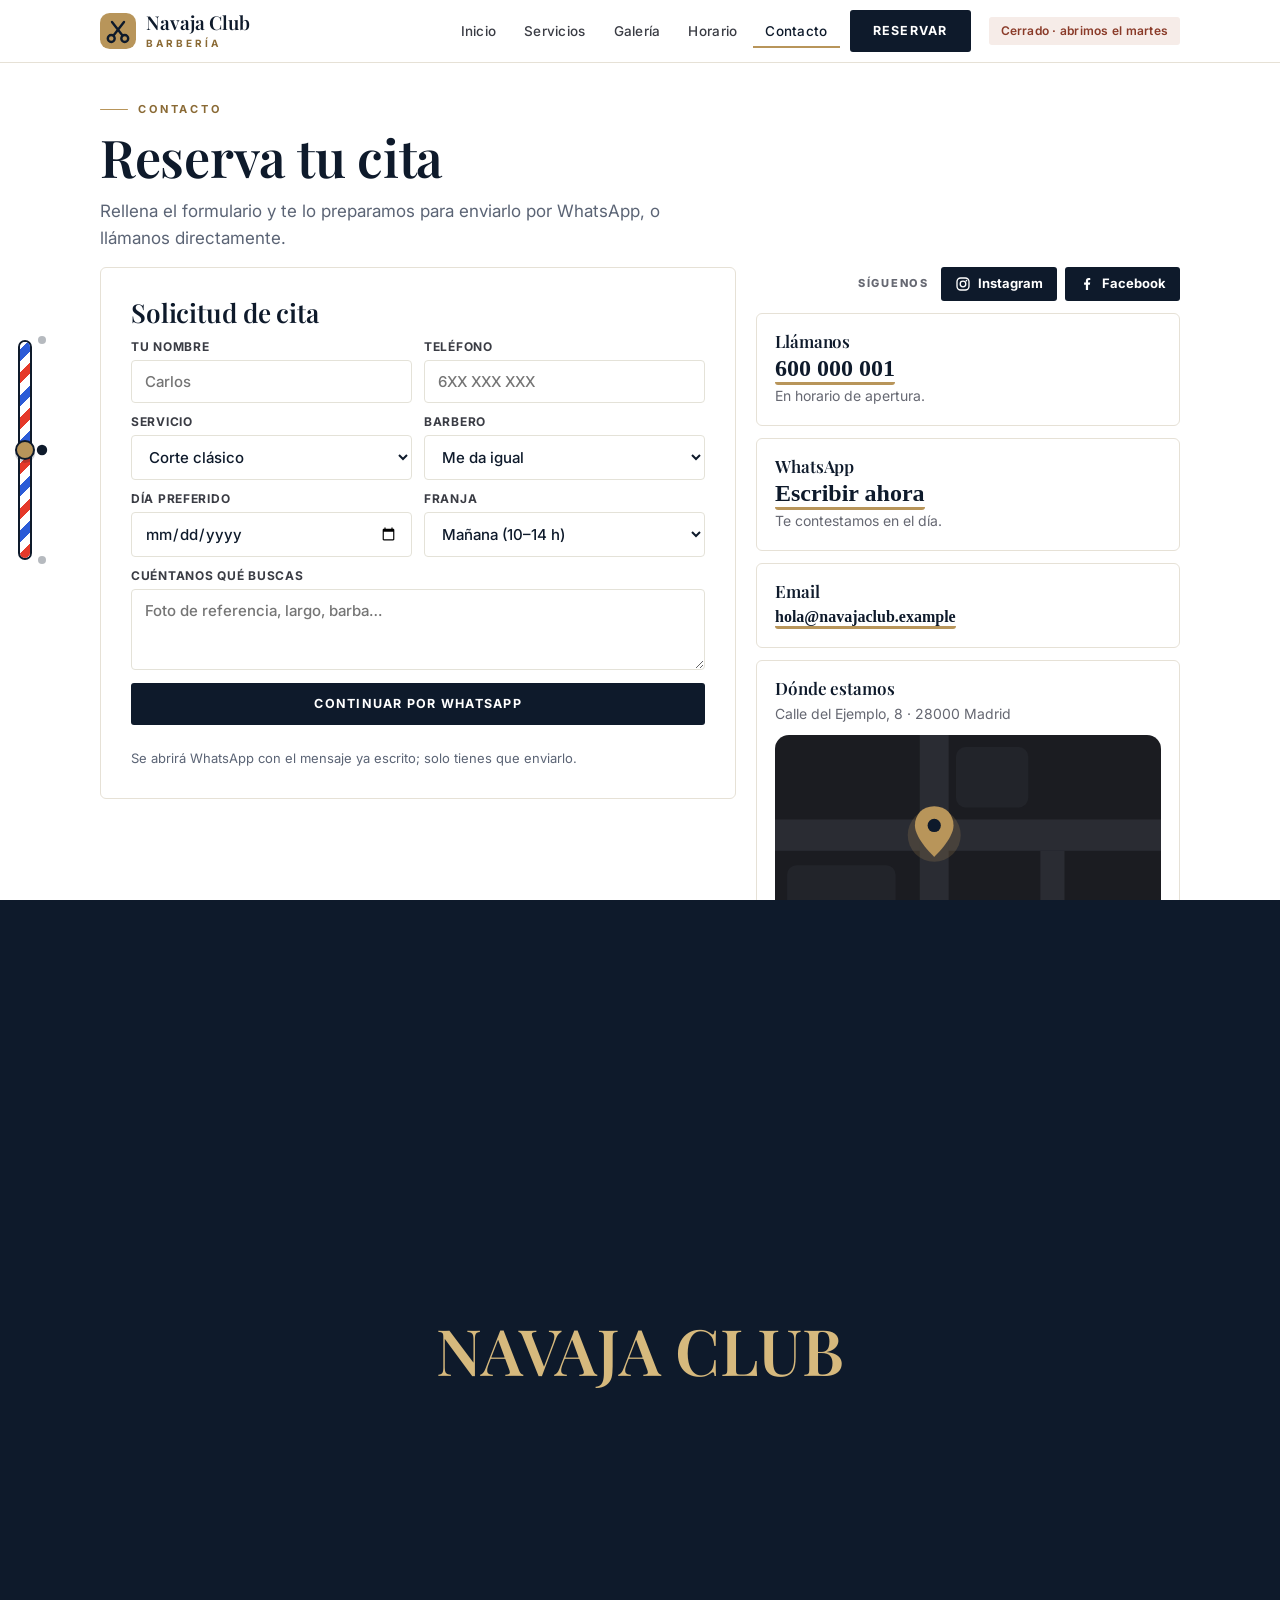
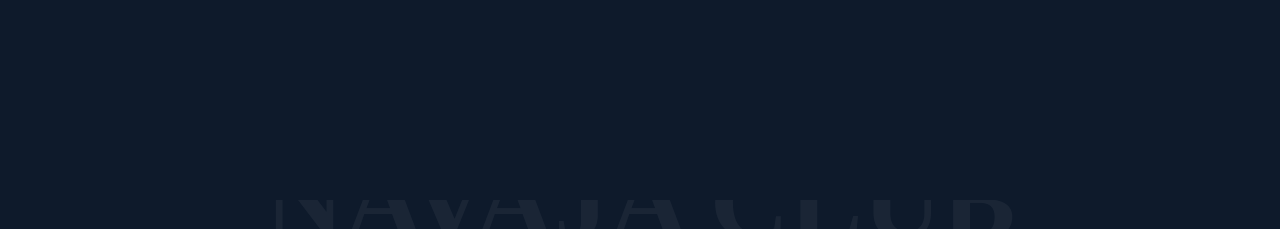
==== commit 7c11524e: "Estilo serio: marino, latón y tipografía serif Co-Authored-By: Claude Sonnet 5.5 <noreply@anthropic." ====
--- a/contacto.html
+++ b/contacto.html
@@ -4,16 +4,16 @@
 <title>Contacto y reserva · Navaja Club</title>
 <meta name="description" content="Reserva tu cita en la barbería por teléfono, WhatsApp o formulario.">
 <meta name="robots" content="noindex">
-<meta name="theme-color" content="#0c0c0e">
+<meta name="theme-color" content="#0e1a2b">
 <link rel="icon" href="favicon.svg" type="image/svg+xml">
 <link rel="preconnect" href="https://fonts.googleapis.com"><link rel="preconnect" href="https://fonts.gstatic.com" crossorigin>
-<link href="https://fonts.googleapis.com/css2?family=Bricolage+Grotesque:opsz,wght@12..96,500;12..96,700;12..96,800&family=Inter:wght@400;500;600;700;800&display=swap" rel="stylesheet">
+<link href="https://fonts.googleapis.com/css2?family=Playfair+Display:ital,wght@0,500;0,600;0,700;1,500;1,600&family=Inter:wght@400;500;600;700;800&display=swap" rel="stylesheet">
 <link rel="stylesheet" href="styles.css?v=1">
 <script>try{if(!window.CSSViewTransitionRule&&sessionStorage.getItem("nvgo")){document.documentElement.classList.add("arrive")}}catch(e){}</script>
 </head><body data-page="contacto">
 <a class="skip" href="#main">Saltar al contenido</a>
 <header class="bar"><div class="wrap bar-in">
-<a class="brand" href="index.html" aria-label="Navaja Club, inicio"><svg class="logo" viewBox="0 0 48 48" aria-hidden="true"><rect width="48" height="48" rx="13" fill="#d6ff3f"/><g fill="none" stroke="#0c0c0e" stroke-width="3.2" stroke-linecap="round"><circle cx="15" cy="34" r="4.6"/><circle cx="33" cy="34" r="4.6"/><path d="M18 30 L32 12 M30 30 L16 12"/></g></svg><span>Navaja Club<small>barbería</small></span></a>
+<a class="brand" href="index.html" aria-label="Navaja Club, inicio"><svg class="logo" viewBox="0 0 48 48" aria-hidden="true"><rect width="48" height="48" rx="13" fill="#b8955a"/><g fill="none" stroke="#0e1a2b" stroke-width="3.2" stroke-linecap="round"><circle cx="15" cy="34" r="4.6"/><circle cx="33" cy="34" r="4.6"/><path d="M18 30 L32 12 M30 30 L16 12"/></g></svg><span>Navaja Club<small>barbería</small></span></a>
 <nav class="nav" id="nav" aria-label="Principal"><a href="index.html">Inicio</a><a href="servicios.html">Servicios</a><a href="galeria.html">Galería</a><a href="horario.html">Horario</a><a href="contacto.html" class=on aria-current=page>Contacto</a><a class="btn btn-lime nav-cta" href="contacto.html">Reservar</a></nav>
 <span class="pill" data-open-badge>Cargando…</span>
 <button class="menu-toggle" aria-expanded="false" aria-controls="nav" aria-label="Abrir menú"><i></i><i></i><i></i></button>
@@ -36,13 +36,13 @@
 <div class="card reveal"><h3>WhatsApp</h3><a class="big-link" href="https://wa.me/34600000001?text=Hola%2C%20quiero%20reservar%20cita">Escribir ahora</a><p>Te contestamos en el día.</p></div>
 <div class="card reveal"><h3>Email</h3><a class="big-link sm" href="mailto:hola@navajaclub.example">hola@navajaclub.example</a></div>
 <div class="card reveal"><h3>Dónde estamos</h3><p>Calle del Ejemplo, 8 · 28000 Madrid</p>
-<svg class="map" viewBox="0 0 320 180" role="img" aria-label="Plano esquemático"><rect width="320" height="180" fill="#1b1c21"/><g fill="#2a2c33"><rect x="0" y="70" width="320" height="26"/><rect x="120" y="0" width="24" height="180"/><rect x="220" y="96" width="20" height="84"/></g><g fill="#22242a"><rect x="150" y="10" width="60" height="50" rx="8"/><rect x="10" y="108" width="90" height="56" rx="8"/></g><g class="pin" transform="translate(132 83)"><circle r="22" fill="#d6ff3f" opacity=".2"/><path d="M0 -24 c10 0 16 7 16 16 c0 11 -16 26 -16 26 s-16 -15 -16 -26 c0 -9 6 -16 16 -16z" fill="#d6ff3f"/><circle cy="-8" r="5.5" fill="#0c0c0e"/></g></svg>
+<svg class="map" viewBox="0 0 320 180" role="img" aria-label="Plano esquemático"><rect width="320" height="180" fill="#1b1c21"/><g fill="#2a2c33"><rect x="0" y="70" width="320" height="26"/><rect x="120" y="0" width="24" height="180"/><rect x="220" y="96" width="20" height="84"/></g><g fill="#22242a"><rect x="150" y="10" width="60" height="50" rx="8"/><rect x="10" y="108" width="90" height="56" rx="8"/></g><g class="pin" transform="translate(132 83)"><circle r="22" fill="#b8955a" opacity=".2"/><path d="M0 -24 c10 0 16 7 16 16 c0 11 -16 26 -16 26 s-16 -15 -16 -26 c0 -9 6 -16 16 -16z" fill="#b8955a"/><circle cy="-8" r="5.5" fill="#0e1a2b"/></g></svg>
 <p class="fine">Plano esquemático. Aquí iría el mapa real de Google.</p></div></aside></div></section>
 <section class="sec paper"><div class="wrap faq-wrap"><header class="sec-h reveal left"><p class="eyebrow">Antes de venir</p><h2>Lo que conviene <em>saber</em></h2></header><div class="faq"><details class="reveal"><summary>¿Hace falta pedir cita?</summary><p>Recomendamos cita previa para no esperar. Si pasas sin cita, te encajamos en cuanto haya hueco libre.</p></details><details class="reveal"><summary>¿Cuánto dura un corte?</summary><p>Entre 30 y 45 minutos un corte, y 45–60 con barba. Te damos una hora estimada al reservar.</p></details><details class="reveal"><summary>¿Puedo elegir barbero?</summary><p>Sí. Al pedir cita dinos con quién prefieres cortarte y reservamos su hueco.</p></details><details class="reveal"><summary>¿Se puede pagar con tarjeta?</summary><p>Sí, aceptamos tarjeta, Bizum y efectivo.</p></details><details class="reveal"><summary>¿Cortáis a niños?</summary><p>Claro. El corte junior es para menores de 12 años y se hace con calma y buen humor.</p></details></div></div></section>
 </main>
 <footer class="foot"><div class="wrap">
 <div class="foot-top">
-<div class="foot-brand"><svg class="logo" viewBox="0 0 48 48" aria-hidden="true"><rect width="48" height="48" rx="13" fill="#d6ff3f"/><g fill="none" stroke="#0c0c0e" stroke-width="3.2" stroke-linecap="round"><circle cx="15" cy="34" r="4.6"/><circle cx="33" cy="34" r="4.6"/><path d="M18 30 L32 12 M30 30 L16 12"/></g></svg><div><b>Navaja Club</b><p>Barbería con cita previa, buen ambiente y cortes que se notan.</p></div></div>
+<div class="foot-brand"><svg class="logo" viewBox="0 0 48 48" aria-hidden="true"><rect width="48" height="48" rx="13" fill="#b8955a"/><g fill="none" stroke="#0e1a2b" stroke-width="3.2" stroke-linecap="round"><circle cx="15" cy="34" r="4.6"/><circle cx="33" cy="34" r="4.6"/><path d="M18 30 L32 12 M30 30 L16 12"/></g></svg><div><b>Navaja Club</b><p>Barbería con cita previa, buen ambiente y cortes que se notan.</p></div></div>
 <div><h4>Visítanos</h4><p>Calle del Ejemplo, 8 · 28000 Madrid</p><p><a href="tel:+34600000001">600 000 001</a></p></div>
 <div><h4>Horario</h4><p>Martes a viernes<br>10:00–14:00 · 16:00–20:30</p><p>Sábados 10:00–15:00</p></div>
 <div><h4>Navega</h4><a href="index.html">Inicio</a><a href="servicios.html">Servicios</a><a href="galeria.html">Galería</a><a href="horario.html">Horario</a><a href="contacto.html">Contacto</a></div>
--- a/styles.css
+++ b/styles.css
@@ -1,4 +1,4 @@
-:root{--ink:#0c0c0e;--coal:#141418;--coal2:#1c1c22;--line:#2b2b33;--bone:#f1ede4;--paper:#f6f3ec;--mute:#9a9ca6;--lime:#d6ff3f;--lime2:#bfe82a;--blue:#7aa7ff;--red:#ff5a36;--r:20px;--ease:cubic-bezier(.2,.7,.2,1);
+:root{--ink:#0e1a2b;--coal:#141418;--coal2:#1c1c22;--line:#2b2b33;--bone:#f1ede4;--paper:#f6f3ec;--mute:#9a9ca6;--lime:#b8955a;--lime2:#a38048;--blue:#7aa7ff;--red:#ff5a36;--r:20px;--ease:cubic-bezier(.2,.7,.2,1);
 --bg:var(--ink);--fg:var(--bone);--card:var(--coal);--bd:var(--line);--mu:var(--mute)}
 *{box-sizing:border-box}html{overflow-x:clip;scroll-behavior:smooth;-webkit-text-size-adjust:100%}
 body{margin:0;background:var(--ink);color:var(--bone);font:500 15.5px/1.55 'Inter',system-ui,sans-serif;overflow-x:hidden}
@@ -8,7 +8,7 @@
 .skip{position:absolute;left:-999px;top:8px;background:var(--lime);color:#000;padding:10px 14px;border-radius:10px;z-index:99}.skip:focus{left:8px}
 :focus-visible{outline:3px solid var(--lime);outline-offset:3px;border-radius:8px}
 /* header */
-.bar{position:sticky;top:0;z-index:50;background:rgba(12,12,14,.78);backdrop-filter:blur(14px);-webkit-backdrop-filter:blur(14px);border-bottom:1px solid transparent;transition:.3s}
+.bar{position:sticky;top:0;z-index:50;background:rgba(14,26,43,.78);backdrop-filter:blur(14px);-webkit-backdrop-filter:blur(14px);border-bottom:1px solid transparent;transition:.3s}
 .bar.scrolled{border-color:var(--line)}
 .bar-in{display:flex;align-items:center;gap:18px;height:62px}
 .brand{display:flex;align-items:center;gap:10px;text-decoration:none;margin-right:auto}.brand .logo{width:36px;height:36px;transition:transform .5s var(--ease)}.brand:hover .logo{transform:rotate(-12deg) scale(1.08)}
@@ -22,7 +22,7 @@
 /* botones */
 .btn{display:inline-flex;align-items:center;justify-content:center;gap:8px;font:800 14px/1 'Inter';padding:12px 20px;border-radius:99px;border:2px solid transparent;text-decoration:none;cursor:pointer;transition:transform .25s var(--ease),box-shadow .25s,background .25s}
 .btn:hover{transform:translateY(-3px)}.btn:active{transform:scale(.97)}.btn.wide{width:100%}
-.btn-lime{background:var(--lime);color:#0c0c0e;box-shadow:0 12px 26px -14px var(--lime)}.btn-lime:hover{background:#e6ff7a;box-shadow:0 16px 30px -12px var(--lime)}
+.btn-lime{background:var(--lime);color:#0e1a2b;box-shadow:0 12px 26px -14px var(--lime)}.btn-lime:hover{background:#cfae78;box-shadow:0 16px 30px -12px var(--lime)}
 .btn-ghost{border-color:currentColor;background:transparent;color:inherit}.btn-ghost:hover{background:rgba(255,255,255,.08)}
 .cta{display:flex;flex-wrap:wrap;gap:12px}.center{text-align:center;margin-top:30px}
 /* tipografía */
@@ -31,28 +31,28 @@
 .lead{font-size:clamp(15px,1.5vw,17px);color:var(--mute);max-width:56ch}
 .sec{padding:clamp(40px,5.5vw,72px) 0}.sec.tight{padding-top:20px}
 .paper{--bg:var(--paper);--fg:#101012;--card:#fff;--bd:#dedad0;--mu:#5c5f69;background:var(--paper);color:#101012}
-.paper em{color:#0c0c0e;background:var(--lime);padding:0 .12em;border-radius:.2em}.paper .eyebrow{color:#41500a}.paper .lead,.paper .fine{color:#5c5f69}
+.paper em{color:#0e1a2b;background:var(--lime);padding:0 .12em;border-radius:.2em}.paper .eyebrow{color:#7a5c2a}.paper .lead,.paper .fine{color:#5c5f69}
 .sec-h{max-width:640px;margin:0 auto 30px;text-align:center}.sec-h.left{text-align:left;margin:0 0 24px}
 .sec-h h2,.status h2{font-size:clamp(26px,3.6vw,42px)}.sec-h p:last-child{color:var(--mu);margin-top:10px}
 .page-h{padding:clamp(28px,4vw,52px) 0 8px}.page-h h1{font-size:clamp(34px,5.2vw,60px);margin-bottom:12px}
 .fine{font-size:13px;color:var(--mute);margin-top:10px}
 /* hero */
 .hero{padding:clamp(16px,2.5vw,34px) 0 clamp(24px,3.5vw,44px);position:relative;overflow:hidden}
-.hero:before{content:"";position:absolute;right:-10%;top:-20%;width:60%;aspect-ratio:1;background:radial-gradient(circle,rgba(214,255,63,.16),transparent 62%);pointer-events:none}
+.hero:before{content:"";position:absolute;right:-10%;top:-20%;width:60%;aspect-ratio:1;background:radial-gradient(circle,rgba(184,149,90,.16),transparent 62%);pointer-events:none}
 .hero-in{display:grid;grid-template-columns:1.05fr .95fr;gap:30px;align-items:center}
 .hero h1{font-size:clamp(38px,5.4vw,70px);margin:4px 0 16px}.hero h1 em{display:block}
 .hero .lead{margin-bottom:20px}.mini{list-style:none;padding:0;margin:20px 0 0;display:flex;flex-wrap:wrap;gap:8px 20px;font-weight:700;font-size:13px;color:#cfd0d6}.mini li:before{content:"✓ ";color:var(--lime)}
 .hero-vis{position:relative;max-width:440px;margin-left:auto;width:100%}
-.disc{position:relative;aspect-ratio:1;border-radius:50%;background:var(--lime);display:grid;place-items:end center;overflow:hidden;box-shadow:0 40px 60px -30px rgba(214,255,63,.5)}
+.disc{position:relative;aspect-ratio:1;border-radius:50%;background:var(--lime);display:grid;place-items:end center;overflow:hidden;box-shadow:0 40px 60px -30px rgba(184,149,90,.5)}
 .disc .par{width:92%;transition:transform .25s ease-out}.disc .man{width:100%}
 .pole{position:absolute;left:-4%;top:8%;bottom:8%;width:34px;border-radius:99px;background:#fff;border:3px solid #222;overflow:hidden;z-index:2;box-shadow:0 14px 30px rgba(0,0,0,.4)}
 .pole i{position:absolute;inset:-60px 0;background:repeating-linear-gradient(135deg,#e5392a 0 14px,#fff 14px 28px,#2b5bd7 28px 42px,#fff 42px 56px);animation:pole 3s linear infinite}
 @keyframes pole{to{transform:translateY(56px)}}
-.chip{position:absolute;background:var(--bone);color:#0c0c0e;border-radius:99px;padding:8px 13px;font:800 12px/1 'Inter';box-shadow:0 14px 30px -14px rgba(0,0,0,.6);animation:float 6s ease-in-out infinite;z-index:3}
+.chip{position:absolute;background:var(--bone);color:#0e1a2b;border-radius:99px;padding:8px 13px;font:800 12px/1 'Inter';box-shadow:0 14px 30px -14px rgba(0,0,0,.6);animation:float 6s ease-in-out infinite;z-index:3}
 @keyframes float{50%{transform:translateY(-10px)}}.c1{left:6%;top:14%}.c2{right:-2%;top:46%;animation-delay:-2s}.c3{left:2%;bottom:8%;animation-delay:-4s}
 .eye{transform-box:fill-box;transform-origin:center;animation:blink 5.5s infinite}@keyframes blink{0%,94%,100%{transform:scaleY(1)}97%{transform:scaleY(.1)}}
 /* marquee */
-.marquee{background:var(--lime);color:#0c0c0e;overflow:hidden;padding:12px 0;transform:rotate(-1.2deg);margin:8px 0}
+.marquee{background:var(--lime);color:#0e1a2b;overflow:hidden;padding:12px 0;transform:rotate(-1.2deg);margin:8px 0}
 .mq{display:flex;gap:22px;width:max-content;animation:mq 36s linear infinite;font:800 20px/1 'Bricolage Grotesque';align-items:center;text-transform:uppercase;letter-spacing:-.01em}.mq span{white-space:nowrap}.mq i{font-style:normal;font-size:16px}
 @keyframes mq{to{transform:translateX(-50%)}}
 /* servicios */
@@ -66,10 +66,10 @@
 .ba{position:relative;max-width:400px;margin:0 auto;aspect-ratio:1;border-radius:26px;overflow:hidden;box-shadow:0 30px 50px -30px rgba(0,0,0,.5);--pos:50%;touch-action:pan-y;user-select:none}
 .ba-img{position:absolute;inset:0;background:var(--bg);display:grid;place-items:end center}.ba-img .man{width:92%}
 .ba-img.before{clip-path:inset(0 calc(100% - var(--pos)) 0 0)}
-.ba-tag{position:absolute;top:12px;background:#0c0c0e;color:#fff;font:800 11px/1 'Inter';letter-spacing:.14em;text-transform:uppercase;padding:7px 11px;border-radius:99px}.after .ba-tag{right:12px}.before .ba-tag{left:12px}
+.ba-tag{position:absolute;top:12px;background:#0e1a2b;color:#fff;font:800 11px/1 'Inter';letter-spacing:.14em;text-transform:uppercase;padding:7px 11px;border-radius:99px}.after .ba-tag{right:12px}.before .ba-tag{left:12px}
 .ba-handle{position:absolute;top:0;bottom:0;left:var(--pos);width:44px;margin-left:-22px;border:0;background:transparent;cursor:ew-resize;padding:0}
 .ba-handle:before{content:"";position:absolute;left:50%;top:0;bottom:0;width:4px;margin-left:-2px;background:#fff}
-.ba-handle span{position:absolute;left:50%;top:50%;width:44px;height:44px;margin:-22px 0 0 -22px;border-radius:50%;background:#0c0c0e;border:3px solid #fff;display:grid;place-items:center}
+.ba-handle span{position:absolute;left:50%;top:50%;width:44px;height:44px;margin:-22px 0 0 -22px;border-radius:50%;background:#0e1a2b;border:3px solid #fff;display:grid;place-items:center}
 .ba-handle span:before{content:"◂ ▸";color:var(--lime);font-size:12px;letter-spacing:2px}
 /* pasos */
 .steps{list-style:none;padding:0;margin:0;display:grid;grid-template-columns:repeat(4,1fr);gap:16px;position:relative}
@@ -85,31 +85,31 @@
 .tile:hover{transform:translateY(-6px) rotate(-1deg);box-shadow:0 24px 40px -22px rgba(0,0,0,.6)}.strip .tile{aspect-ratio:1/1.2}.strip .cap{display:none}
 .tile .man{width:94%;transition:transform .5s var(--ease)}.tile:hover .man{transform:scale(1.06)}
 .tile .deco{position:absolute;inset:0;background:radial-gradient(circle at 18% 22%,rgba(255,255,255,.4) 0 8%,transparent 9%),radial-gradient(circle at 86% 66%,rgba(255,255,255,.3) 0 6%,transparent 7%)}
-.cap{position:absolute;left:8px;right:8px;bottom:8px;background:rgba(12,12,14,.9);color:#fff;border-radius:12px;padding:8px 11px;text-align:left;display:flex;flex-direction:column;transform:translateY(8px);opacity:0;transition:.3s}
+.cap{position:absolute;left:8px;right:8px;bottom:8px;background:rgba(14,26,43,.9);color:#fff;border-radius:12px;padding:8px 11px;text-align:left;display:flex;flex-direction:column;transform:translateY(8px);opacity:0;transition:.3s}
 .tile:hover .cap,.tile:focus-visible .cap{transform:none;opacity:1}.cap b{font:800 15px 'Bricolage Grotesque'}.cap i{font-style:normal;font-size:12px;color:var(--lime);font-weight:700}
 .filters{display:flex;flex-wrap:wrap;gap:8px;margin-bottom:18px}.fbtn{font:700 13px/1 'Inter';padding:9px 16px;border-radius:99px;border:1px solid var(--line);background:var(--coal);color:#fff;cursor:pointer;transition:.25s}
 .fbtn:hover{border-color:var(--lime)}.fbtn.on{background:var(--lime);color:#000;border-color:var(--lime)}.tile.hide{display:none}.empty{text-align:center;color:var(--mute);padding:40px}
 .lb{position:fixed;inset:0;background:rgba(0,0,0,.86);display:none;place-items:center;z-index:90;padding:20px;backdrop-filter:blur(6px)}.lb.on{display:grid;animation:fade .25s}@keyframes fade{from{opacity:0}}
 .lb-card{background:var(--bg);width:min(520px,100%);border-radius:28px;padding:22px 22px 10px;text-align:center;position:relative;overflow:hidden}.lb-card .man{width:90%;margin:0 auto}
-.lb-card p{font:800 24px 'Bricolage Grotesque';margin:0;padding:12px 0 2px;background:#0c0c0e;color:#fff;margin:0 -22px}.lb-card small{display:block;color:var(--lime);font-weight:700;background:#0c0c0e;margin:0 -22px;padding:0 0 14px}
+.lb-card p{font:800 24px 'Bricolage Grotesque';margin:0;padding:12px 0 2px;background:#0e1a2b;color:#fff;margin:0 -22px}.lb-card small{display:block;color:var(--lime);font-weight:700;background:#0e1a2b;margin:0 -22px;padding:0 0 14px}
 .lb button{position:absolute;border:0;width:44px;height:44px;border-radius:50%;background:#fff;color:#000;font-size:19px;cursor:pointer;z-index:3}.lb .x{top:12px;right:12px}.lb .pv{left:12px;top:44%}.lb .nx{right:12px;top:44%}
 /* faq */
 .faq-wrap{display:grid;grid-template-columns:.8fr 1.2fr;gap:36px;align-items:start}.faq{display:grid;gap:10px}
 details{background:var(--card);border:1px solid var(--bd);border-radius:16px;padding:2px 18px;transition:.25s}details[open]{border-color:var(--lime);box-shadow:0 18px 36px -26px var(--lime)}
-.paper details[open]{border-color:#0c0c0e;box-shadow:0 18px 36px -28px #000}
+.paper details[open]{border-color:#0e1a2b;box-shadow:0 18px 36px -28px #000}
 summary{list-style:none;cursor:pointer;font:700 16px/1.3 'Bricolage Grotesque';padding:14px 32px 14px 0;position:relative}summary::-webkit-details-marker{display:none}
 summary:after{content:"+";position:absolute;right:0;top:50%;transform:translateY(-50%);width:26px;height:26px;border-radius:50%;background:var(--lime);color:#000;display:grid;place-items:center;font:700 17px/1 'Inter';transition:.3s}
 details[open] summary:after{content:"–";transform:translateY(-50%) rotate(180deg)}details p{padding:0 0 14px;color:var(--mu);font-size:14.5px}
 /* estado */
-.status-sec{padding-top:24px}.status{background:var(--lime);color:#0c0c0e;border-radius:28px;padding:clamp(22px,3.5vw,38px);display:grid;grid-template-columns:auto 1fr;gap:26px;align-items:center;position:relative;overflow:hidden}
-.status p{margin:8px 0 16px}.status .btn-lime{background:#0c0c0e;color:var(--lime);box-shadow:none}.status .btn-lime:hover{background:#1b1b20}.status .btn-ghost{color:#0c0c0e}.status em{color:#0c0c0e;text-decoration:underline;text-decoration-thickness:4px;text-underline-offset:4px}
-.door{display:flex;align-items:center;gap:14px;background:#0c0c0e;color:#fff;border-radius:20px;padding:16px 22px;min-width:230px}
+.status-sec{padding-top:24px}.status{background:var(--lime);color:#0e1a2b;border-radius:28px;padding:clamp(22px,3.5vw,38px);display:grid;grid-template-columns:auto 1fr;gap:26px;align-items:center;position:relative;overflow:hidden}
+.status p{margin:8px 0 16px}.status .btn-lime{background:#0e1a2b;color:var(--lime);box-shadow:none}.status .btn-lime:hover{background:#1b1b20}.status .btn-ghost{color:#0e1a2b}.status em{color:#0e1a2b;text-decoration:underline;text-decoration-thickness:4px;text-underline-offset:4px}
+.door{display:flex;align-items:center;gap:14px;background:#0e1a2b;color:#fff;border-radius:20px;padding:16px 22px;min-width:230px}
 .door .dot{width:14px;height:14px;border-radius:50%;background:#777;flex:none}.door.is-open .dot{background:var(--lime);animation:ping 1.8s infinite}.door.is-closed .dot{background:#ff7a62}
-@keyframes ping{70%{box-shadow:0 0 0 14px rgba(214,255,63,0)}100%{box-shadow:0 0 0 0 rgba(214,255,63,0)}}.door.is-open .dot{box-shadow:0 0 0 0 rgba(214,255,63,.7)}
+@keyframes ping{70%{box-shadow:0 0 0 14px rgba(184,149,90,0)}100%{box-shadow:0 0 0 0 rgba(184,149,90,0)}}.door.is-open .dot{box-shadow:0 0 0 0 rgba(184,149,90,.7)}
 .door b{display:block;font:800 24px/1 'Bricolage Grotesque'}.door small{display:block;opacity:.85;margin-top:6px;font-weight:600;font-size:14px}.door em{display:block;font-style:normal;font-size:13px;color:var(--lime);margin-top:4px;font-weight:700;text-decoration:none;background:none;padding:0}
-.dogcard{background:rgba(12,12,14,.1);border-radius:24px;display:grid;place-items:end center;padding:12px 12px 0;overflow:hidden}.dogcard .man{width:92%}.dogcard.small{width:170px;margin-left:auto}
+.dogcard{background:rgba(14,26,43,.1);border-radius:24px;display:grid;place-items:end center;padding:12px 12px 0;overflow:hidden}.dogcard .man{width:92%}.dogcard.small{width:170px;margin-left:auto}
 /* horario */
-.hor{display:grid;grid-template-columns:1.4fr 1fr;gap:16px}.hor .door.big{background:var(--lime);color:#0c0c0e;padding:26px}.hor .door.big b{font-size:clamp(30px,4vw,46px)}.hor .door.big small{font-size:16px}.hor .door.big em{color:#0c0c0e}
+.hor{display:grid;grid-template-columns:1.4fr 1fr;gap:16px}.hor .door.big{background:var(--lime);color:#0e1a2b;padding:26px}.hor .door.big b{font-size:clamp(30px,4vw,46px)}.hor .door.big small{font-size:16px}.hor .door.big em{color:#0e1a2b}
 .clockcard{background:var(--coal);border:1px solid var(--line);border-radius:20px;padding:20px;display:flex;flex-direction:column;justify-content:center}
 .lbl{font:800 11px/1 'Inter';letter-spacing:.16em;text-transform:uppercase;color:var(--mute)}.clock{font:800 clamp(34px,4.6vw,52px)/1 'Bricolage Grotesque';margin:6px 0 12px;font-variant-numeric:tabular-nums}.today{font:800 18px 'Bricolage Grotesque'}
 .timeline{margin-top:16px;background:var(--coal);border:1px solid var(--line);border-radius:20px;padding:16px;display:grid;gap:6px}
@@ -124,9 +124,9 @@
 .opts{display:flex;flex-wrap:wrap;gap:8px}.opts label{cursor:pointer}.opts input{position:absolute;opacity:0;pointer-events:none}
 .opts span{display:inline-flex;gap:8px;align-items:center;padding:9px 14px;border:1px solid var(--line);border-radius:99px;font-weight:600;font-size:13px;background:var(--coal2);transition:.2s}.opts i{font-style:normal;color:var(--lime);font-weight:800}
 .opts input:checked+span{border-color:var(--lime);background:#222a0b;box-shadow:0 8px 18px -12px var(--lime)}.opts input:focus-visible+span{outline:3px solid var(--lime);outline-offset:2px}
-.calc-out{background:var(--lime);color:#0c0c0e;padding:20px;display:flex;flex-direction:column;align-items:center;text-align:center;gap:4px}
-.calc-out .dogcard{width:46%;background:rgba(12,12,14,.1)}.calc-out .lbl{color:#41500a}.total{font:800 clamp(44px,5vw,60px)/1 'Bricolage Grotesque';transition:transform .3s}.total.bump{transform:scale(1.08)}
-.calc-out .sub{font-weight:700}.calc-out .time{font-size:13px;margin-bottom:12px;color:#2c3a05}.calc-out .btn-lime{background:#0c0c0e;color:var(--lime)}.calc-out .fine{color:#2c3a05}
+.calc-out{background:var(--lime);color:#0e1a2b;padding:20px;display:flex;flex-direction:column;align-items:center;text-align:center;gap:4px}
+.calc-out .dogcard{width:46%;background:rgba(14,26,43,.1)}.calc-out .lbl{color:#7a5c2a}.total{font:800 clamp(44px,5vw,60px)/1 'Bricolage Grotesque';transition:transform .3s}.total.bump{transform:scale(1.08)}
+.calc-out .sub{font-weight:700}.calc-out .time{font-size:13px;margin-bottom:12px;color:#2c3a05}.calc-out .btn-lime{background:#0e1a2b;color:var(--lime)}.calc-out .fine{color:#2c3a05}
 .table-wrap{overflow-x:auto;background:#fff;border:1px solid #dedad0;border-radius:20px}.prices{width:100%;border-collapse:collapse;min-width:520px;color:#101012}.prices th,.prices td{padding:14px 18px;text-align:left;border-bottom:1px solid #e6e2d8}
 .prices thead th{font:800 11px 'Inter';letter-spacing:.14em;text-transform:uppercase;color:#5c5f69;background:#efece3}.prices tbody th b{display:block;font:800 17px 'Bricolage Grotesque'}.prices tbody th span{color:#5c5f69;font-size:13px;font-weight:500}
 .prices td{font:800 17px 'Bricolage Grotesque'}.prices td:last-child{font:600 14px 'Inter';color:#5c5f69}.prices tr:last-child>*{border-bottom:0}.prices tbody tr:hover{background:#f7ffd9}
@@ -136,7 +136,7 @@
 .form{background:var(--coal);border:1px solid var(--line);border-radius:24px;padding:clamp(18px,3vw,30px);display:grid;gap:13px}.form h2{font-size:26px}.row{display:grid;grid-template-columns:1fr 1fr;gap:12px}
 label{display:grid;gap:7px;font:700 12px/1 'Inter';letter-spacing:.06em;text-transform:uppercase;color:#cfd0d6}
 input:not([type=radio]):not([type=checkbox]),select,textarea{font:500 15px 'Inter';padding:11px 13px;border:1px solid var(--line);border-radius:12px;background:var(--coal2);color:#fff;width:100%;transition:.2s;text-transform:none;letter-spacing:0}
-input:focus,select:focus,textarea:focus{outline:0;border-color:var(--lime);box-shadow:0 0 0 4px rgba(214,255,63,.15)}input[type=date]{color-scheme:dark}.err{color:#ff9a84;font-weight:700;font-size:14px}
+input:focus,select:focus,textarea:focus{outline:0;border-color:var(--lime);box-shadow:0 0 0 4px rgba(184,149,90,.15)}input[type=date]{color-scheme:dark}.err{color:#ff9a84;font-weight:700;font-size:14px}
 .info{display:grid;gap:12px}.card{background:var(--coal);border:1px solid var(--line);border-radius:18px;padding:18px}.card h3{font-size:17px;margin-bottom:4px}.card p{color:var(--mute);font-size:14px}
 .big-link{display:inline-block;font:800 24px 'Bricolage Grotesque';text-decoration:none;color:#fff;border-bottom:3px solid var(--lime)}.big-link.sm{font-size:16px}.big-link:hover{color:var(--lime)}
 .map{width:100%;border-radius:14px;margin-top:10px}.pin{animation:float 3s ease-in-out infinite}
@@ -152,7 +152,7 @@
 .js .reveal{opacity:0;transform:translateY(24px);transition:opacity .8s var(--ease),transform .8s var(--ease)}.js .reveal.in{opacity:1;transform:none}
 @media(max-width:1000px){.hero-in,.faq-wrap,.contact,.calc,.hor{grid-template-columns:1fr}.svc-grid{grid-template-columns:1fr 1fr}.steps{grid-template-columns:1fr 1fr}.steps:before{display:none}
 .strip{grid-template-columns:repeat(3,1fr)}.mosaic{grid-template-columns:repeat(3,1fr)}.incl{grid-template-columns:repeat(3,1fr)}.foot-top{grid-template-columns:1fr 1fr}.status{grid-template-columns:1fr}.hero-vis{max-width:420px;margin:0 auto}.pill{display:none}.hnotes{grid-template-columns:1fr}.calc-out .dogcard{width:38%}.team{grid-template-columns:repeat(3,1fr)}}
-@media(max-width:860px){.menu-toggle{display:flex}.nav{position:absolute;left:0;right:0;top:62px;background:#0c0c0e;flex-direction:column;align-items:stretch;padding:12px 20px 20px;border-bottom:1px solid var(--line);display:none}.nav.open{display:flex}.nav a:not(.btn){padding:13px 14px;font-size:16px}.nav-cta{margin:8px 0 0}}
+@media(max-width:860px){.menu-toggle{display:flex}.nav{position:absolute;left:0;right:0;top:62px;background:#0e1a2b;flex-direction:column;align-items:stretch;padding:12px 20px 20px;border-bottom:1px solid var(--line);display:none}.nav.open{display:flex}.nav a:not(.btn){padding:13px 14px;font-size:16px}.nav-cta{margin:8px 0 0}}
 @media(max-width:620px){body{font-size:15px;padding-bottom:70px}.wrap{width:calc(100% - 32px)}.svc-grid,.row{grid-template-columns:1fr}.steps{grid-template-columns:1fr}.strip{grid-template-columns:repeat(2,1fr)}.mosaic{grid-template-columns:repeat(2,1fr);gap:10px}.incl{grid-template-columns:repeat(2,1fr)}
 .team{grid-template-columns:1fr 1fr 1fr;gap:8px}.member{padding:8px 8px 12px}.member h3{font-size:15px}.member p{font-size:11.5px}
 .tl-row{grid-template-columns:78px 1fr}.tl-txt{grid-column:1/-1;text-align:left}.chip{font-size:11px;padding:7px 11px}.pole{left:0;width:26px}.foot-top{grid-template-columns:1fr}.bar-in{height:58px}.nav{top:58px}.social-top{justify-content:flex-start;flex-wrap:wrap}
@@ -161,35 +161,35 @@
 @media(prefers-reduced-motion:reduce){*,*:before,*:after{animation:none!important;transition:none!important}html{scroll-behavior:auto}.js .reveal{opacity:1;transform:none}}
 
 /* ===== Tema claro: blanco + amarillo lima ===== */
-:root{--coal:#ffffff;--coal2:#f3f2ec;--line:#e4e2d8;--mute:#666872;--paper:#f4f3ec;--bg:#ffffff;--fg:#0c0c0e;--mu:#666872;--bd:#e4e2d8}
-body{background:#ffffff;color:#0c0c0e}
-em{color:#0c0c0e;background:var(--lime);padding:0 .12em;border-radius:.2em;-webkit-box-decoration-break:clone;box-decoration-break:clone}
+:root{--coal:#ffffff;--coal2:#f3f2ec;--line:#e4e2d8;--mute:#666872;--paper:#f4f3ec;--bg:#ffffff;--fg:#0e1a2b;--mu:#666872;--bd:#e4e2d8}
+body{background:#ffffff;color:#0e1a2b}
+em{color:#0e1a2b;background:var(--lime);padding:0 .12em;border-radius:.2em;-webkit-box-decoration-break:clone;box-decoration-break:clone}
 .hero h1 em{display:inline-block;margin-top:4px}
-.eyebrow{color:#4a5d0b}.eyebrow:before{background:#0c0c0e}
+.eyebrow{color:#7a5c2a}.eyebrow:before{background:#0e1a2b}
 .bar{background:rgba(255,255,255,.84)}.bar.scrolled{border-color:var(--line)}
-.nav a:not(.btn){color:#3a3c44}.nav a:not(.btn):hover{background:#f3f2ec;color:#000}.nav a.on{background:#0c0c0e;color:#fff}
-.pill.is-open{background:#e7f8c6;color:#3a5a00}.pill.is-closed{background:#ffe6de;color:#a3321c}
-.menu-toggle i{background:#0c0c0e}.progress{background:#0c0c0e}
+.nav a:not(.btn){color:#3a3c44}.nav a:not(.btn):hover{background:#f3f2ec;color:#000}.nav a.on{background:#0e1a2b;color:#fff}
+.pill.is-open{background:#efe6d3;color:#6b5020}.pill.is-closed{background:#ffe6de;color:#a3321c}
+.menu-toggle i{background:#0e1a2b}.progress{background:#0e1a2b}
 .btn-ghost:hover{background:rgba(0,0,0,.06)}
-.hero:before{background:radial-gradient(circle,rgba(214,255,63,.35),transparent 62%)}
-.mini{color:#3a3c44}.mini li:before{color:#6c8a00}
+.hero:before{background:radial-gradient(circle,rgba(184,149,90,.35),transparent 62%)}
+.mini{color:#3a3c44}.mini li:before{color:#7a5c2a}
 .chip{background:#fff;border:1px solid var(--line)}
-.svc .from b{color:#0c0c0e}.svc .go{background:#0c0c0e;color:#fff}.svc:hover .go{background:var(--lime);color:#000}.svc:hover{box-shadow:0 20px 40px -28px #8aa800}
+.svc .from b{color:#0e1a2b}.svc .go{background:#0e1a2b;color:#fff}.svc:hover .go{background:var(--lime);color:#000}.svc:hover{box-shadow:0 20px 40px -28px #8a6a35}
 .svc .ic{background:#f3f2ec}
 .step p,.svc p{color:var(--mute)}.steps:before{border-top-color:#d9d6c9}
 .paper{background:var(--paper)}
-.fbtn{color:#0c0c0e;background:#fff}.fbtn:hover{border-color:#0c0c0e}
-details[open]{box-shadow:0 18px 36px -30px #000;border-color:#0c0c0e}
-.tl-track{background:#e8e6dc}.tl-seg{background:#0c0c0e}.tl-row.is-today{background:#f3f2ec}.tl-row.is-closed .tl-txt{color:#b4604c}
-legend{color:#4a5d0b}.opts i{color:#4a5d0b}.opts span{background:#f3f2ec}.opts input:checked+span{background:#f4ffd0;border-color:#0c0c0e;box-shadow:0 8px 18px -12px #8aa800}
+.fbtn{color:#0e1a2b;background:#fff}.fbtn:hover{border-color:#0e1a2b}
+details[open]{box-shadow:0 18px 36px -30px #000;border-color:#0e1a2b}
+.tl-track{background:#e8e6dc}.tl-seg{background:#0e1a2b}.tl-row.is-today{background:#f3f2ec}.tl-row.is-closed .tl-txt{color:#b4604c}
+legend{color:#7a5c2a}.opts i{color:#7a5c2a}.opts span{background:#f3f2ec}.opts input:checked+span{background:#f6efe0;border-color:#0e1a2b;box-shadow:0 8px 18px -12px #8a6a35}
 .calc{box-shadow:0 30px 50px -36px rgba(0,0,0,.35)}
-label{color:#3a3c44}input:not([type=radio]):not([type=checkbox]),select,textarea{background:#f8f7f2;color:#0c0c0e}input[type=date]{color-scheme:light}input:focus,select:focus,textarea:focus{border-color:#0c0c0e;box-shadow:0 0 0 4px rgba(214,255,63,.45)}.err{color:#b4301a}
-.big-link{color:#0c0c0e}.big-link:hover{background:var(--lime)}
-.soc{background:#0c0c0e;color:#fff}.soc:hover{background:var(--lime);color:#000}
+label{color:#3a3c44}input:not([type=radio]):not([type=checkbox]),select,textarea{background:#f8f7f2;color:#0e1a2b}input[type=date]{color-scheme:light}input:focus,select:focus,textarea:focus{border-color:#0e1a2b;box-shadow:0 0 0 4px rgba(184,149,90,.45)}.err{color:#b4301a}
+.big-link{color:#0e1a2b}.big-link:hover{background:var(--lime)}
+.soc{background:#0e1a2b;color:#fff}.soc:hover{background:var(--lime);color:#000}
 .card,.form,.clockcard,.timeline,.hnotes>div,.incl li,.member{box-shadow:0 14px 30px -26px rgba(0,0,0,.25)}
-.foot{background:#f3f2ec;border-top:1px solid var(--line);color:#0c0c0e}
-.foot p{color:#666872}.foot a{color:#1b1c21}.foot a:hover{background:var(--lime)}.foot h4{color:#4a5d0b}.demo{border-top-color:#dedbcf!important;color:#8a8c94!important}
-.giant{color:rgba(12,12,14,.06)}
+.foot{background:#f3f2ec;border-top:1px solid var(--line);color:#0e1a2b}
+.foot p{color:#666872}.foot a{color:#1b1c21}.foot a:hover{background:var(--lime)}.foot h4{color:#7a5c2a}.demo{border-top-color:#dedbcf!important;color:#8a8c94!important}
+.giant{color:rgba(14,26,43,.06)}
 .door.is-open .dot{background:var(--lime)}
 .status em{background:none}
 
@@ -203,14 +203,14 @@
 
 /* 3 · Tijeras que cortan la cinta */
 .cut{position:relative;height:120px;z-index:3;--cx:0px;--p:0;--o:0;--tip:73px}
-.rib{position:absolute;left:0;right:0;top:50%;height:40px;margin-top:-20px;background:#0c0c0e;color:#d6ff3f;display:flex;align-items:center;overflow:hidden;white-space:nowrap;font:800 13px/1 'Inter',sans-serif;letter-spacing:.2em;text-transform:uppercase}
+.rib{position:absolute;left:0;right:0;top:50%;height:40px;margin-top:-20px;background:#0e1a2b;color:#b8955a;display:flex;align-items:center;overflow:hidden;white-space:nowrap;font:800 13px/1 'Inter',sans-serif;letter-spacing:.2em;text-transform:uppercase}
 .rib span{padding-left:20px}
-.rib:after{content:"";position:absolute;left:0;right:0;top:50%;border-top:2px dashed rgba(214,255,63,.5)}
+.rib:after{content:"";position:absolute;left:0;right:0;top:50%;border-top:2px dashed rgba(184,149,90,.5)}
 .rib.full{clip-path:inset(0 0 0 var(--cx))}
 .rib.top,.rib.bot{transform-origin:var(--cx) 50%}
 .rib.top{clip-path:inset(0 calc(100% - var(--cx)) 50% 0);transform:rotate(calc(var(--p)*-2deg))}
 .rib.bot{clip-path:inset(50% calc(100% - var(--cx)) 0 0);transform:rotate(calc(var(--p)*2deg))}
-.scis{position:absolute;top:50%;left:0;width:78px;margin-top:-23.6px;overflow:visible;transform:translateX(calc(var(--cx) - var(--tip)));filter:drop-shadow(0 3px 0 rgba(12,12,14,.25))}
+.scis{position:absolute;top:50%;left:0;width:78px;margin-top:-23.6px;overflow:visible;transform:translateX(calc(var(--cx) - var(--tip)));filter:drop-shadow(0 3px 0 rgba(14,26,43,.25))}
 .bl{transform-box:view-box;transform-origin:22px 20px}
 .bl.a{transform:rotate(calc(var(--o)*-13deg))}
 .bl.b{transform:rotate(calc(var(--o)*13deg))}
@@ -219,15 +219,15 @@
 /* 7 · Poste de barbero interactivo */
 .pole:hover{cursor:pointer}
 .sidepole{position:fixed;left:14px;top:50%;margin-top:-110px;width:34px;height:220px;z-index:40;display:none}
-.sp-bar{position:absolute;left:4px;top:0;bottom:0;width:14px;border:2px solid #0c0c0e;border-radius:9px;overflow:hidden;background:#fff;box-sizing:border-box;cursor:pointer}
-.sp-bar i{position:absolute;left:0;right:0;top:-60px;bottom:-60px;background:repeating-linear-gradient(135deg,#0c0c0e 0 10px,#fff 10px 20px,#d6ff3f 20px 30px);animation:spb 1.8s linear infinite}
-@keyframes spb{to{transform:translateY(42.43px)}}
-.sp-dot{position:absolute;left:1px;top:0;width:20px;height:20px;margin-top:-10px;border-radius:50%;background:#d6ff3f;border:2px solid #0c0c0e;box-sizing:border-box;box-shadow:0 3px 0 rgba(12,12,14,.2);transition:top .55s cubic-bezier(.3,1.4,.4,1);pointer-events:none}
+.sp-bar{position:absolute;left:4px;top:0;bottom:0;width:14px;border:2px solid #0e1a2b;border-radius:9px;overflow:hidden;background:#fff;box-sizing:border-box;cursor:pointer}
+.sp-bar i{position:absolute;left:0;right:0;top:-60px;bottom:-60px;background:repeating-linear-gradient(135deg,#0e1a2b 0 10px,#fff 10px 20px,#b8955a 20px 30px);animation:spb 1.8s linear infinite}
+@keyframes spb{to{transform:translateY(45.25px)}}
+.sp-dot{position:absolute;left:1px;top:0;width:20px;height:20px;margin-top:-10px;border-radius:50%;background:#b8955a;border:2px solid #0e1a2b;box-sizing:border-box;box-shadow:0 3px 0 rgba(14,26,43,.2);transition:top .55s cubic-bezier(.3,1.4,.4,1);pointer-events:none}
 .sp-ticks{position:absolute;inset:0;pointer-events:none}
-.sp-t{pointer-events:auto;position:absolute;left:24px;width:8px;height:8px;margin-top:-4px;padding:0;border:0;border-radius:50%;background:#0c0c0e;opacity:.3;cursor:pointer;transition:opacity .2s,transform .2s}
+.sp-t{pointer-events:auto;position:absolute;left:24px;width:8px;height:8px;margin-top:-4px;padding:0;border:0;border-radius:50%;background:#0e1a2b;opacity:.3;cursor:pointer;transition:opacity .2s,transform .2s}
 .sp-t:before{content:"";position:absolute;inset:-8px -8px -8px -3px}
 .sp-t.on{opacity:1;transform:scale(1.3)}
-.sp-t:after{content:attr(data-l);position:absolute;left:18px;top:50%;background:#0c0c0e;color:#d6ff3f;font:800 10px/1 'Inter',sans-serif;letter-spacing:.14em;text-transform:uppercase;padding:6px 9px;border-radius:6px;white-space:nowrap;opacity:0;transform:translate(-6px,-50%);pointer-events:none;transition:opacity .2s,transform .2s}
+.sp-t:after{content:attr(data-l);position:absolute;left:18px;top:50%;background:#0e1a2b;color:#b8955a;font:800 10px/1 'Inter',sans-serif;letter-spacing:.14em;text-transform:uppercase;padding:6px 9px;border-radius:6px;white-space:nowrap;opacity:0;transform:translate(-6px,-50%);pointer-events:none;transition:opacity .2s,transform .2s}
 .sp-t:hover:after,.sidepole:hover .sp-t.on:after,.sp-t:focus-visible:after{opacity:1;transform:translate(0,-50%)}
 @media(min-width:1180px){.sidepole{display:block}}
 
@@ -241,11 +241,21 @@
 .dock{view-transition-name:nvdock}
 .sidepole{view-transition-name:nvpole}
 ::view-transition-group(nvbar),::view-transition-group(nvdock),::view-transition-group(nvpole){animation-duration:0s}
-.wipe{position:fixed;inset:0;z-index:300;pointer-events:none;transform:translateY(100%);background:#d6ff3f repeating-linear-gradient(135deg,rgba(12,12,14,.07) 0 14px,transparent 14px 28px)}
-.wipe:after{content:"NAVAJA CLUB";position:absolute;left:50%;top:50%;transform:translate(-50%,-50%);font:800 clamp(28px,7vw,64px)/1 'Bricolage Grotesque','Inter',sans-serif;letter-spacing:-.02em;color:#0c0c0e}
+.wipe{position:fixed;inset:0;z-index:300;pointer-events:none;transform:translateY(100%);background:#b8955a repeating-linear-gradient(135deg,rgba(14,26,43,.07) 0 14px,transparent 14px 28px)}
+.wipe:after{content:"NAVAJA CLUB";position:absolute;left:50%;top:50%;transform:translate(-50%,-50%);font:800 clamp(28px,7vw,64px)/1 'Bricolage Grotesque','Inter',sans-serif;letter-spacing:-.02em;color:#0e1a2b}
 .wipe.go{transform:translateY(0);transition:transform .38s cubic-bezier(.7,0,.3,1);pointer-events:auto}
 .wipe.leave{transform:translateY(-100%);transition:transform .5s cubic-bezier(.7,0,.3,1)}
 html.arrive .wipe{transform:translateY(0)!important;transition:none!important}
+
+/* Apartados más bajos (el header no cambia) + poste rojo/blanco/azul */
+main .sec{padding:clamp(22px,3vw,38px) 0}
+main .sec.tight{padding-top:12px}
+main .sec-h{margin-bottom:18px}main .sec-h.left{margin-bottom:16px}
+main .page-h{padding:clamp(18px,2.4vw,30px) 0 4px}
+main .status-sec{padding-top:14px}
+main .hero{padding:clamp(10px,1.6vw,22px) 0 clamp(14px,2.2vw,26px)}
+.cut{height:96px}
+.sp-bar i{background:repeating-linear-gradient(135deg,#e5392a 0 8px,#fff 8px 16px,#2b5bd7 16px 24px,#fff 24px 32px)}
 
 @media(prefers-reduced-motion:reduce){
   @view-transition{navigation:none}
@@ -253,3 +263,62 @@
   .sp-bar i{animation:none}.sp-dot{transition:none}
   .wipe{display:none}
 }
+
+/* ===== Estilo serio: marino + latón + serif ===== */
+:root{--r:6px;--lime:#b8955a;--blue:#4a6a9a}
+::selection{background:#0e1a2b;color:#fff}
+body{font-weight:400;color:#0e1a2b;background:#fff}
+h1,h2,h3,h4,.brand span,.status h2,.mq,.wipe:after{font-family:'Playfair Display',Georgia,'Times New Roman',serif!important;font-weight:600;letter-spacing:-.005em;line-height:1.14}
+.hero h1{font-size:clamp(34px,4.7vw,58px)}
+.sec-h h2,.status h2{font-size:clamp(26px,3.2vw,38px)}
+.page-h h1{font-size:clamp(32px,4.4vw,52px)}
+em,.paper em,.status em{background:none!important;color:#8a6a35;font-style:italic;font-weight:600;padding:0;border-radius:0}
+.status em{color:#0e1a2b;text-decoration:underline;text-decoration-color:#b8955a;text-underline-offset:5px;text-decoration-thickness:2px}
+.hero h1 em{display:inline;margin:0}
+.eyebrow{font-weight:700;letter-spacing:.26em;color:#8a6a35}.eyebrow:before{height:1px;width:28px;background:#b8955a}
+.lead,.fine,.sec-h p:last-child{color:#5b6475}
+/* cabecera */
+.bar{background:rgba(255,255,255,.94);border-bottom:1px solid #e6e1d6}
+.brand span{font-size:19px}.brand small{letter-spacing:.3em;color:#8a6a35}
+.nav a:not(.btn){border-radius:3px;font-weight:500;font-size:13.5px;letter-spacing:.02em}
+.nav a.on{background:none;color:#0e1a2b;box-shadow:inset 0 -2px 0 #b8955a;border-radius:0}
+.nav a:not(.btn):hover{background:none;color:#8a6a35}
+.pill{border-radius:3px;font-weight:600;letter-spacing:.02em}
+.pill.is-open{background:#eef3ea;color:#2f5a2a}.pill.is-closed{background:#f6ece8;color:#8a3a28}
+.progress{background:#b8955a}
+/* botones */
+.btn,.fbtn,.soc,.menu-toggle,.big-link{border-radius:3px}
+.btn{font:700 12.5px/1 'Inter';letter-spacing:.1em;text-transform:uppercase;padding:14px 22px;border-width:1px}
+.btn:hover{transform:none}
+.btn-lime{background:#0e1a2b;color:#fff;box-shadow:none}.btn-lime:hover{background:#8a6a35;box-shadow:none}
+.btn-ghost{border-color:#0e1a2b;color:#0e1a2b}.btn-ghost:hover{background:#0e1a2b;color:#fff}
+.status .btn-lime{background:#0e1a2b;color:#fff}
+/* hero */
+.hero:before{display:none}
+.mini li:before{color:#8a6a35}
+.chip{display:none}
+.disc{border-radius:999px 999px 6px 6px;background:linear-gradient(180deg,#1b2e4a,#0e1a2b);box-shadow:0 30px 50px -34px rgba(14,26,43,.6)}
+.man{filter:saturate(.45) contrast(.97)}
+.pole{border-color:#0e1a2b;border-width:2px;width:26px;box-shadow:0 10px 24px rgba(14,26,43,.3)}
+/* tarjetas */
+.svc,.card,.form,.member,.calc,.timeline,.clockcard,.incl li,details,.hnotes>div{border-radius:6px;border-color:#e6e1d6;box-shadow:none}
+.svc:hover{box-shadow:0 18px 34px -26px rgba(14,26,43,.4);border-color:#b8955a}
+.svc .ic{border-radius:4px;background:#f5f1e8}.svc .go{border-radius:3px;background:#0e1a2b}.svc:hover .go{background:#b8955a;color:#fff}
+.tile,.mosaic>*{border-radius:6px}
+details[open]{border-color:#b8955a;box-shadow:none}
+.opts span{border-radius:4px}.opts input:checked+span{border-color:#b8955a}
+input:not([type=radio]):not([type=checkbox]),select,textarea{border-radius:4px;background:#fff}
+input:focus,select:focus,textarea:focus{border-color:#b8955a;box-shadow:0 0 0 3px rgba(184,149,90,.25)}
+/* bloques */
+.paper{background:#f6f3ec}
+.status{background:#ece3d0;color:#0e1a2b;border-radius:6px}
+.status .door{border-radius:4px}
+.foot{background:#0e1a2b;color:#e9e6de;border-top:0}
+.foot p,.foot a{color:#c3c7d0}.foot a:hover{background:none;color:#d6b97d}.foot h4{color:#d6b97d}.foot .brand small{color:#d6b97d}.foot .brand span{color:#fff}
+.demo{border-top-color:rgba(255,255,255,.14)!important;color:#8e97a8!important}.giant{color:rgba(255,255,255,.05)}
+/* cinta, poste y cortinilla */
+.rib{font-weight:600;letter-spacing:.3em;background:#0e1a2b}
+.wipe{background:#0e1a2b}.wipe:after{color:#d6b97d}
+.sp-t{background:#0e1a2b}
+.sp-t:after{color:#d6b97d}
+.sp-dot{background:#b8955a}
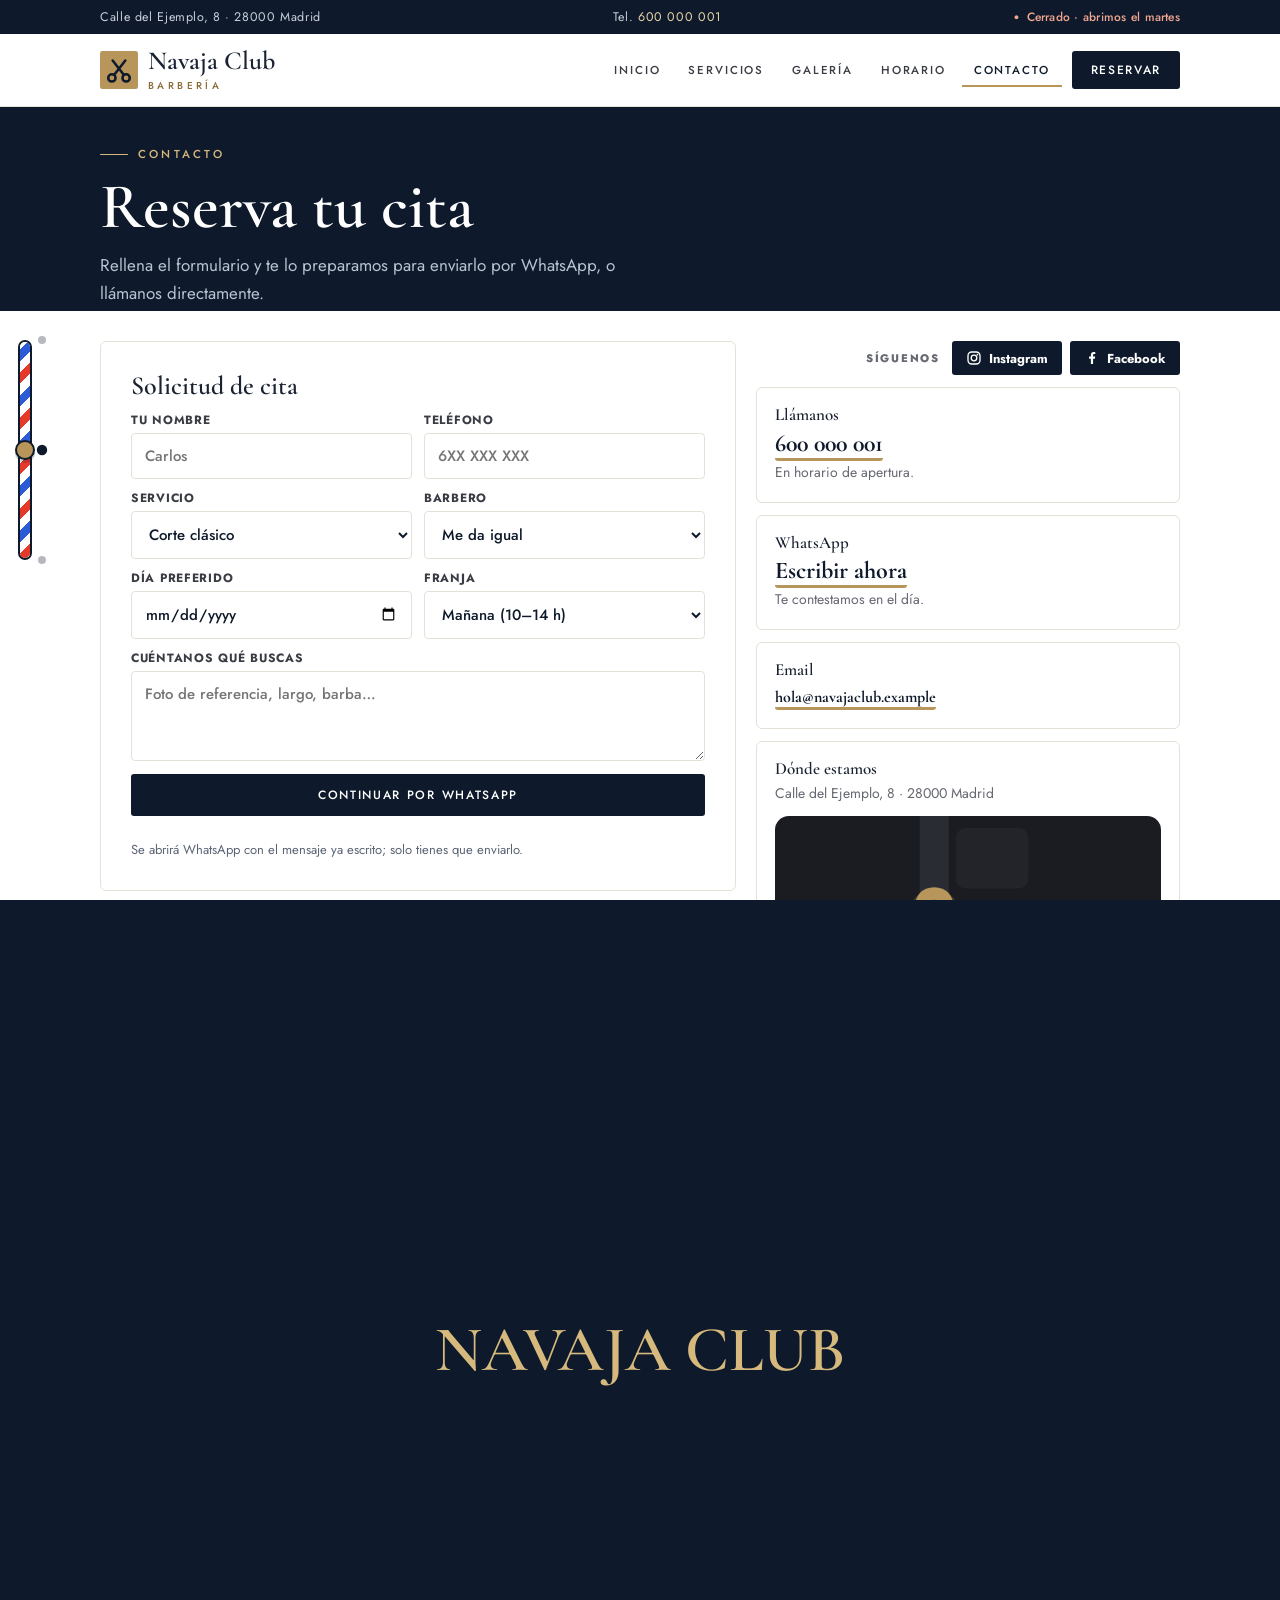
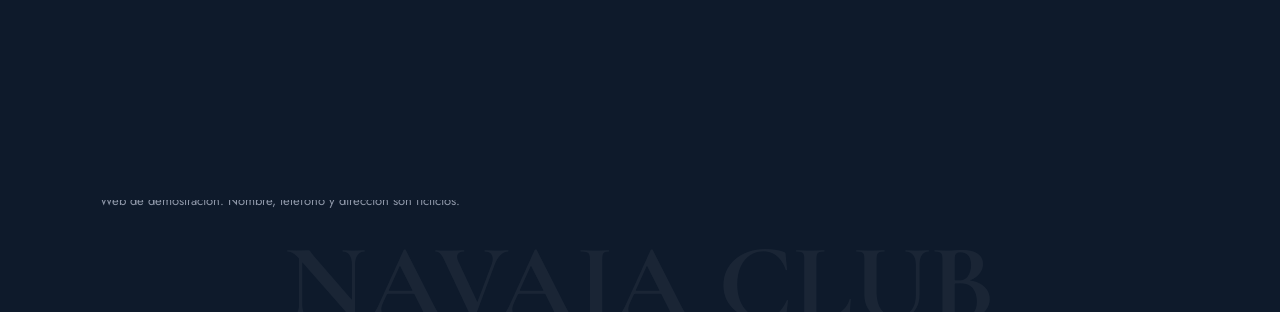
==== commit e61c1f3b: "Rediseño editorial serio: tipografía Cormorant + Jost, hero oscuro, carta de servicios, cabeceras en" ====
--- a/contacto.html
+++ b/contacto.html
@@ -7,15 +7,15 @@
 <meta name="theme-color" content="#0e1a2b">
 <link rel="icon" href="favicon.svg" type="image/svg+xml">
 <link rel="preconnect" href="https://fonts.googleapis.com"><link rel="preconnect" href="https://fonts.gstatic.com" crossorigin>
-<link href="https://fonts.googleapis.com/css2?family=Playfair+Display:ital,wght@0,500;0,600;0,700;1,500;1,600&family=Inter:wght@400;500;600;700;800&display=swap" rel="stylesheet">
+<link href="https://fonts.googleapis.com/css2?family=Cormorant+Garamond:ital,wght@0,500;0,600;0,700;1,500;1,600&family=Jost:wght@400;500;600;700&display=swap" rel="stylesheet">
 <link rel="stylesheet" href="styles.css?v=1">
 <script>try{if(!window.CSSViewTransitionRule&&sessionStorage.getItem("nvgo")){document.documentElement.classList.add("arrive")}}catch(e){}</script>
 </head><body data-page="contacto">
 <a class="skip" href="#main">Saltar al contenido</a>
+<div class="topline"><div class="wrap"><span>Calle del Ejemplo, 8 · 28000 Madrid</span><span>Tel. <a href="tel:+34600000001">600 000 001</a></span><span class="pill" data-open-badge>Cargando…</span></div></div>
 <header class="bar"><div class="wrap bar-in">
 <a class="brand" href="index.html" aria-label="Navaja Club, inicio"><svg class="logo" viewBox="0 0 48 48" aria-hidden="true"><rect width="48" height="48" rx="13" fill="#b8955a"/><g fill="none" stroke="#0e1a2b" stroke-width="3.2" stroke-linecap="round"><circle cx="15" cy="34" r="4.6"/><circle cx="33" cy="34" r="4.6"/><path d="M18 30 L32 12 M30 30 L16 12"/></g></svg><span>Navaja Club<small>barbería</small></span></a>
 <nav class="nav" id="nav" aria-label="Principal"><a href="index.html">Inicio</a><a href="servicios.html">Servicios</a><a href="galeria.html">Galería</a><a href="horario.html">Horario</a><a href="contacto.html" class=on aria-current=page>Contacto</a><a class="btn btn-lime nav-cta" href="contacto.html">Reservar</a></nav>
-<span class="pill" data-open-badge>Cargando…</span>
 <button class="menu-toggle" aria-expanded="false" aria-controls="nav" aria-label="Abrir menú"><i></i><i></i><i></i></button>
 </div></header>
 <div class="progress" aria-hidden="true"></div>
--- a/styles.css
+++ b/styles.css
@@ -1,8 +1,8 @@
 :root{--ink:#0e1a2b;--coal:#141418;--coal2:#1c1c22;--line:#2b2b33;--bone:#f1ede4;--paper:#f6f3ec;--mute:#9a9ca6;--lime:#b8955a;--lime2:#a38048;--blue:#7aa7ff;--red:#ff5a36;--r:20px;--ease:cubic-bezier(.2,.7,.2,1);
 --bg:var(--ink);--fg:var(--bone);--card:var(--coal);--bd:var(--line);--mu:var(--mute)}
 *{box-sizing:border-box}html{overflow-x:clip;scroll-behavior:smooth;-webkit-text-size-adjust:100%}
-body{margin:0;background:var(--ink);color:var(--bone);font:500 15.5px/1.55 'Inter',system-ui,sans-serif;overflow-x:hidden}
-svg{max-width:100%;display:block}a{color:inherit}p{margin:0}h1,h2,h3,h4{font-family:'Bricolage Grotesque','Inter',sans-serif;font-weight:800;line-height:1.04;margin:0;letter-spacing:-.025em;text-wrap:balance}
+body{margin:0;background:var(--ink);color:var(--bone);font:500 15.5px/1.55 'Jost',system-ui,sans-serif;overflow-x:hidden}
+svg{max-width:100%;display:block}a{color:inherit}p{margin:0}h1,h2,h3,h4{font-family:'Cormorant Garamond','Jost',sans-serif;font-weight:800;line-height:1.04;margin:0;letter-spacing:-.025em;text-wrap:balance}
 em{font-style:normal;color:var(--lime)}
 .wrap{width:min(1080px,100% - 40px);margin-inline:auto}
 .skip{position:absolute;left:-999px;top:8px;background:var(--lime);color:#000;padding:10px 14px;border-radius:10px;z-index:99}.skip:focus{left:8px}
@@ -12,21 +12,21 @@
 .bar.scrolled{border-color:var(--line)}
 .bar-in{display:flex;align-items:center;gap:18px;height:62px}
 .brand{display:flex;align-items:center;gap:10px;text-decoration:none;margin-right:auto}.brand .logo{width:36px;height:36px;transition:transform .5s var(--ease)}.brand:hover .logo{transform:rotate(-12deg) scale(1.08)}
-.brand span{font:800 18px/1 'Bricolage Grotesque';display:flex;flex-direction:column;letter-spacing:-.02em}.brand small{font:700 10px/1.4 'Inter';letter-spacing:.2em;text-transform:uppercase;color:var(--mute);margin-top:3px}
+.brand span{font:800 18px/1 'Cormorant Garamond';display:flex;flex-direction:column;letter-spacing:-.02em}.brand small{font:700 10px/1.4 'Jost';letter-spacing:.2em;text-transform:uppercase;color:var(--mute);margin-top:3px}
 .nav{display:flex;align-items:center;gap:4px}.nav a:not(.btn){text-decoration:none;font-weight:600;font-size:14px;padding:7px 12px;border-radius:99px;color:#cfd0d6;transition:.25s}
 .nav a:not(.btn):hover{background:var(--coal2);color:#fff}.nav a.on{background:var(--bone);color:#000}.nav-cta{margin-left:6px}
-.pill{font:700 12px/1 'Inter';padding:8px 12px;border-radius:99px;background:var(--coal2);white-space:nowrap}.pill.is-open{background:#1f3a14;color:#b9ff7a}.pill.is-closed{background:#3a1a14;color:#ff9a84}
+.pill{font:700 12px/1 'Jost';padding:8px 12px;border-radius:99px;background:var(--coal2);white-space:nowrap}.pill.is-open{background:#1f3a14;color:#b9ff7a}.pill.is-closed{background:#3a1a14;color:#ff9a84}
 .menu-toggle{display:none;width:42px;height:42px;border:1px solid var(--line);background:var(--coal);border-radius:12px;cursor:pointer;flex-direction:column;gap:5px;align-items:center;justify-content:center}
 .menu-toggle i{width:18px;height:2px;background:#fff;border-radius:2px;transition:.3s}.menu-toggle[aria-expanded=true] i:nth-child(1){transform:translateY(7px) rotate(45deg)}.menu-toggle[aria-expanded=true] i:nth-child(2){opacity:0}.menu-toggle[aria-expanded=true] i:nth-child(3){transform:translateY(-7px) rotate(-45deg)}
 .progress{position:fixed;left:0;top:0;height:3px;width:100%;background:var(--lime);transform:scaleX(0);transform-origin:0 50%;z-index:60}
 /* botones */
-.btn{display:inline-flex;align-items:center;justify-content:center;gap:8px;font:800 14px/1 'Inter';padding:12px 20px;border-radius:99px;border:2px solid transparent;text-decoration:none;cursor:pointer;transition:transform .25s var(--ease),box-shadow .25s,background .25s}
+.btn{display:inline-flex;align-items:center;justify-content:center;gap:8px;font:800 14px/1 'Jost';padding:12px 20px;border-radius:99px;border:2px solid transparent;text-decoration:none;cursor:pointer;transition:transform .25s var(--ease),box-shadow .25s,background .25s}
 .btn:hover{transform:translateY(-3px)}.btn:active{transform:scale(.97)}.btn.wide{width:100%}
 .btn-lime{background:var(--lime);color:#0e1a2b;box-shadow:0 12px 26px -14px var(--lime)}.btn-lime:hover{background:#cfae78;box-shadow:0 16px 30px -12px var(--lime)}
 .btn-ghost{border-color:currentColor;background:transparent;color:inherit}.btn-ghost:hover{background:rgba(255,255,255,.08)}
 .cta{display:flex;flex-wrap:wrap;gap:12px}.center{text-align:center;margin-top:30px}
 /* tipografía */
-.eyebrow{font:800 11px/1 'Inter';letter-spacing:.22em;text-transform:uppercase;color:var(--lime);display:inline-flex;align-items:center;gap:10px;margin-bottom:12px}
+.eyebrow{font:800 11px/1 'Jost';letter-spacing:.22em;text-transform:uppercase;color:var(--lime);display:inline-flex;align-items:center;gap:10px;margin-bottom:12px}
 .eyebrow:before{content:"";width:24px;height:3px;border-radius:3px;background:currentColor}
 .lead{font-size:clamp(15px,1.5vw,17px);color:var(--mute);max-width:56ch}
 .sec{padding:clamp(40px,5.5vw,72px) 0}.sec.tight{padding-top:20px}
@@ -48,32 +48,32 @@
 .pole{position:absolute;left:-4%;top:8%;bottom:8%;width:34px;border-radius:99px;background:#fff;border:3px solid #222;overflow:hidden;z-index:2;box-shadow:0 14px 30px rgba(0,0,0,.4)}
 .pole i{position:absolute;inset:-60px 0;background:repeating-linear-gradient(135deg,#e5392a 0 14px,#fff 14px 28px,#2b5bd7 28px 42px,#fff 42px 56px);animation:pole 3s linear infinite}
 @keyframes pole{to{transform:translateY(56px)}}
-.chip{position:absolute;background:var(--bone);color:#0e1a2b;border-radius:99px;padding:8px 13px;font:800 12px/1 'Inter';box-shadow:0 14px 30px -14px rgba(0,0,0,.6);animation:float 6s ease-in-out infinite;z-index:3}
+.chip{position:absolute;background:var(--bone);color:#0e1a2b;border-radius:99px;padding:8px 13px;font:800 12px/1 'Jost';box-shadow:0 14px 30px -14px rgba(0,0,0,.6);animation:float 6s ease-in-out infinite;z-index:3}
 @keyframes float{50%{transform:translateY(-10px)}}.c1{left:6%;top:14%}.c2{right:-2%;top:46%;animation-delay:-2s}.c3{left:2%;bottom:8%;animation-delay:-4s}
 .eye{transform-box:fill-box;transform-origin:center;animation:blink 5.5s infinite}@keyframes blink{0%,94%,100%{transform:scaleY(1)}97%{transform:scaleY(.1)}}
 /* marquee */
 .marquee{background:var(--lime);color:#0e1a2b;overflow:hidden;padding:12px 0;transform:rotate(-1.2deg);margin:8px 0}
-.mq{display:flex;gap:22px;width:max-content;animation:mq 36s linear infinite;font:800 20px/1 'Bricolage Grotesque';align-items:center;text-transform:uppercase;letter-spacing:-.01em}.mq span{white-space:nowrap}.mq i{font-style:normal;font-size:16px}
+.mq{display:flex;gap:22px;width:max-content;animation:mq 36s linear infinite;font:800 20px/1 'Cormorant Garamond';align-items:center;text-transform:uppercase;letter-spacing:-.01em}.mq span{white-space:nowrap}.mq i{font-style:normal;font-size:16px}
 @keyframes mq{to{transform:translateX(-50%)}}
 /* servicios */
 .svc-grid{display:grid;grid-template-columns:repeat(3,1fr);gap:14px}
 .svc{position:relative;background:var(--coal);border:1px solid var(--line);border-radius:var(--r);padding:20px 20px 18px;text-decoration:none;display:flex;flex-direction:column;gap:6px;transition:box-shadow .3s,border-color .3s;transform-style:preserve-3d}
 .svc:hover{border-color:var(--lime);box-shadow:0 20px 40px -26px var(--lime)}
 .svc .ic{width:44px;height:44px;border-radius:13px;background:var(--coal2);border:1px solid var(--line);display:grid;place-items:center;font-size:21px;margin-bottom:4px}
-.svc h3{font-size:20px}.svc p{color:var(--mute);font-size:14px;flex:1}.svc .from{font-size:13px;color:var(--mute)}.svc .from b{font:800 19px 'Bricolage Grotesque';color:var(--lime)}
+.svc h3{font-size:20px}.svc p{color:var(--mute);font-size:14px;flex:1}.svc .from{font-size:13px;color:var(--mute)}.svc .from b{font:800 19px 'Cormorant Garamond';color:var(--lime)}
 .svc .go{position:absolute;right:16px;bottom:16px;width:32px;height:32px;border-radius:50%;background:var(--bone);color:#000;display:grid;place-items:center;transition:.3s}.svc:hover .go{background:var(--lime);transform:translateX(4px)}
 /* antes / después */
 .ba{position:relative;max-width:400px;margin:0 auto;aspect-ratio:1;border-radius:26px;overflow:hidden;box-shadow:0 30px 50px -30px rgba(0,0,0,.5);--pos:50%;touch-action:pan-y;user-select:none}
 .ba-img{position:absolute;inset:0;background:var(--bg);display:grid;place-items:end center}.ba-img .man{width:92%}
 .ba-img.before{clip-path:inset(0 calc(100% - var(--pos)) 0 0)}
-.ba-tag{position:absolute;top:12px;background:#0e1a2b;color:#fff;font:800 11px/1 'Inter';letter-spacing:.14em;text-transform:uppercase;padding:7px 11px;border-radius:99px}.after .ba-tag{right:12px}.before .ba-tag{left:12px}
+.ba-tag{position:absolute;top:12px;background:#0e1a2b;color:#fff;font:800 11px/1 'Jost';letter-spacing:.14em;text-transform:uppercase;padding:7px 11px;border-radius:99px}.after .ba-tag{right:12px}.before .ba-tag{left:12px}
 .ba-handle{position:absolute;top:0;bottom:0;left:var(--pos);width:44px;margin-left:-22px;border:0;background:transparent;cursor:ew-resize;padding:0}
 .ba-handle:before{content:"";position:absolute;left:50%;top:0;bottom:0;width:4px;margin-left:-2px;background:#fff}
 .ba-handle span{position:absolute;left:50%;top:50%;width:44px;height:44px;margin:-22px 0 0 -22px;border-radius:50%;background:#0e1a2b;border:3px solid #fff;display:grid;place-items:center}
 .ba-handle span:before{content:"◂ ▸";color:var(--lime);font-size:12px;letter-spacing:2px}
 /* pasos */
 .steps{list-style:none;padding:0;margin:0;display:grid;grid-template-columns:repeat(4,1fr);gap:16px;position:relative}
-.step{position:relative;padding-top:6px}.step .n{width:44px;height:44px;border-radius:12px;background:var(--lime);color:#000;display:grid;place-items:center;font:800 19px 'Bricolage Grotesque';margin-bottom:12px}
+.step{position:relative;padding-top:6px}.step .n{width:44px;height:44px;border-radius:12px;background:var(--lime);color:#000;display:grid;place-items:center;font:800 19px 'Cormorant Garamond';margin-bottom:12px}
 .step h3{font-size:18px;margin-bottom:5px}.step p{font-size:14px;color:var(--mute)}.steps:before{content:"";position:absolute;left:44px;right:20px;top:28px;border-top:2px dashed var(--line);z-index:0}.step .n{position:relative;z-index:1}
 /* equipo */
 .team{display:grid;grid-template-columns:repeat(3,1fr);gap:14px}
@@ -86,19 +86,19 @@
 .tile .man{width:94%;transition:transform .5s var(--ease)}.tile:hover .man{transform:scale(1.06)}
 .tile .deco{position:absolute;inset:0;background:radial-gradient(circle at 18% 22%,rgba(255,255,255,.4) 0 8%,transparent 9%),radial-gradient(circle at 86% 66%,rgba(255,255,255,.3) 0 6%,transparent 7%)}
 .cap{position:absolute;left:8px;right:8px;bottom:8px;background:rgba(14,26,43,.9);color:#fff;border-radius:12px;padding:8px 11px;text-align:left;display:flex;flex-direction:column;transform:translateY(8px);opacity:0;transition:.3s}
-.tile:hover .cap,.tile:focus-visible .cap{transform:none;opacity:1}.cap b{font:800 15px 'Bricolage Grotesque'}.cap i{font-style:normal;font-size:12px;color:var(--lime);font-weight:700}
-.filters{display:flex;flex-wrap:wrap;gap:8px;margin-bottom:18px}.fbtn{font:700 13px/1 'Inter';padding:9px 16px;border-radius:99px;border:1px solid var(--line);background:var(--coal);color:#fff;cursor:pointer;transition:.25s}
+.tile:hover .cap,.tile:focus-visible .cap{transform:none;opacity:1}.cap b{font:800 15px 'Cormorant Garamond'}.cap i{font-style:normal;font-size:12px;color:var(--lime);font-weight:700}
+.filters{display:flex;flex-wrap:wrap;gap:8px;margin-bottom:18px}.fbtn{font:700 13px/1 'Jost';padding:9px 16px;border-radius:99px;border:1px solid var(--line);background:var(--coal);color:#fff;cursor:pointer;transition:.25s}
 .fbtn:hover{border-color:var(--lime)}.fbtn.on{background:var(--lime);color:#000;border-color:var(--lime)}.tile.hide{display:none}.empty{text-align:center;color:var(--mute);padding:40px}
 .lb{position:fixed;inset:0;background:rgba(0,0,0,.86);display:none;place-items:center;z-index:90;padding:20px;backdrop-filter:blur(6px)}.lb.on{display:grid;animation:fade .25s}@keyframes fade{from{opacity:0}}
 .lb-card{background:var(--bg);width:min(520px,100%);border-radius:28px;padding:22px 22px 10px;text-align:center;position:relative;overflow:hidden}.lb-card .man{width:90%;margin:0 auto}
-.lb-card p{font:800 24px 'Bricolage Grotesque';margin:0;padding:12px 0 2px;background:#0e1a2b;color:#fff;margin:0 -22px}.lb-card small{display:block;color:var(--lime);font-weight:700;background:#0e1a2b;margin:0 -22px;padding:0 0 14px}
+.lb-card p{font:800 24px 'Cormorant Garamond';margin:0;padding:12px 0 2px;background:#0e1a2b;color:#fff;margin:0 -22px}.lb-card small{display:block;color:var(--lime);font-weight:700;background:#0e1a2b;margin:0 -22px;padding:0 0 14px}
 .lb button{position:absolute;border:0;width:44px;height:44px;border-radius:50%;background:#fff;color:#000;font-size:19px;cursor:pointer;z-index:3}.lb .x{top:12px;right:12px}.lb .pv{left:12px;top:44%}.lb .nx{right:12px;top:44%}
 /* faq */
 .faq-wrap{display:grid;grid-template-columns:.8fr 1.2fr;gap:36px;align-items:start}.faq{display:grid;gap:10px}
 details{background:var(--card);border:1px solid var(--bd);border-radius:16px;padding:2px 18px;transition:.25s}details[open]{border-color:var(--lime);box-shadow:0 18px 36px -26px var(--lime)}
 .paper details[open]{border-color:#0e1a2b;box-shadow:0 18px 36px -28px #000}
-summary{list-style:none;cursor:pointer;font:700 16px/1.3 'Bricolage Grotesque';padding:14px 32px 14px 0;position:relative}summary::-webkit-details-marker{display:none}
-summary:after{content:"+";position:absolute;right:0;top:50%;transform:translateY(-50%);width:26px;height:26px;border-radius:50%;background:var(--lime);color:#000;display:grid;place-items:center;font:700 17px/1 'Inter';transition:.3s}
+summary{list-style:none;cursor:pointer;font:700 16px/1.3 'Cormorant Garamond';padding:14px 32px 14px 0;position:relative}summary::-webkit-details-marker{display:none}
+summary:after{content:"+";position:absolute;right:0;top:50%;transform:translateY(-50%);width:26px;height:26px;border-radius:50%;background:var(--lime);color:#000;display:grid;place-items:center;font:700 17px/1 'Jost';transition:.3s}
 details[open] summary:after{content:"–";transform:translateY(-50%) rotate(180deg)}details p{padding:0 0 14px;color:var(--mu);font-size:14.5px}
 /* estado */
 .status-sec{padding-top:24px}.status{background:var(--lime);color:#0e1a2b;border-radius:28px;padding:clamp(22px,3.5vw,38px);display:grid;grid-template-columns:auto 1fr;gap:26px;align-items:center;position:relative;overflow:hidden}
@@ -106,12 +106,12 @@
 .door{display:flex;align-items:center;gap:14px;background:#0e1a2b;color:#fff;border-radius:20px;padding:16px 22px;min-width:230px}
 .door .dot{width:14px;height:14px;border-radius:50%;background:#777;flex:none}.door.is-open .dot{background:var(--lime);animation:ping 1.8s infinite}.door.is-closed .dot{background:#ff7a62}
 @keyframes ping{70%{box-shadow:0 0 0 14px rgba(184,149,90,0)}100%{box-shadow:0 0 0 0 rgba(184,149,90,0)}}.door.is-open .dot{box-shadow:0 0 0 0 rgba(184,149,90,.7)}
-.door b{display:block;font:800 24px/1 'Bricolage Grotesque'}.door small{display:block;opacity:.85;margin-top:6px;font-weight:600;font-size:14px}.door em{display:block;font-style:normal;font-size:13px;color:var(--lime);margin-top:4px;font-weight:700;text-decoration:none;background:none;padding:0}
+.door b{display:block;font:800 24px/1 'Cormorant Garamond'}.door small{display:block;opacity:.85;margin-top:6px;font-weight:600;font-size:14px}.door em{display:block;font-style:normal;font-size:13px;color:var(--lime);margin-top:4px;font-weight:700;text-decoration:none;background:none;padding:0}
 .dogcard{background:rgba(14,26,43,.1);border-radius:24px;display:grid;place-items:end center;padding:12px 12px 0;overflow:hidden}.dogcard .man{width:92%}.dogcard.small{width:170px;margin-left:auto}
 /* horario */
 .hor{display:grid;grid-template-columns:1.4fr 1fr;gap:16px}.hor .door.big{background:var(--lime);color:#0e1a2b;padding:26px}.hor .door.big b{font-size:clamp(30px,4vw,46px)}.hor .door.big small{font-size:16px}.hor .door.big em{color:#0e1a2b}
 .clockcard{background:var(--coal);border:1px solid var(--line);border-radius:20px;padding:20px;display:flex;flex-direction:column;justify-content:center}
-.lbl{font:800 11px/1 'Inter';letter-spacing:.16em;text-transform:uppercase;color:var(--mute)}.clock{font:800 clamp(34px,4.6vw,52px)/1 'Bricolage Grotesque';margin:6px 0 12px;font-variant-numeric:tabular-nums}.today{font:800 18px 'Bricolage Grotesque'}
+.lbl{font:800 11px/1 'Jost';letter-spacing:.16em;text-transform:uppercase;color:var(--mute)}.clock{font:800 clamp(34px,4.6vw,52px)/1 'Cormorant Garamond';margin:6px 0 12px;font-variant-numeric:tabular-nums}.today{font:800 18px 'Cormorant Garamond'}
 .timeline{margin-top:16px;background:var(--coal);border:1px solid var(--line);border-radius:20px;padding:16px;display:grid;gap:6px}
 .tl-row{display:grid;grid-template-columns:100px 1fr 170px;gap:14px;align-items:center;font-size:13px;padding:4px 8px;border-radius:10px}.tl-row.is-today{background:var(--coal2)}.tl-day{font-weight:800}.tl-txt{color:var(--mute);text-align:right;font-weight:600}
 .tl-track{position:relative;height:11px;background:#25262c;border-radius:99px;overflow:hidden}.tl-seg{position:absolute;top:0;bottom:0;background:var(--lime);border-radius:99px;transform-origin:left;animation:grow .9s var(--ease) both}@keyframes grow{from{transform:scaleX(0)}}
@@ -120,34 +120,34 @@
 /* calculadora */
 .calc{display:grid;grid-template-columns:1.3fr .7fr;background:var(--coal);border:1px solid var(--line);border-radius:24px;overflow:hidden}
 .calc-form{padding:clamp(18px,3vw,30px);display:grid;gap:16px}.calc-form h2{font-size:26px}
-fieldset{border:0;padding:0;margin:0}legend{font:800 11px/1 'Inter';letter-spacing:.16em;text-transform:uppercase;color:var(--lime);margin-bottom:8px;padding:0}
+fieldset{border:0;padding:0;margin:0}legend{font:800 11px/1 'Jost';letter-spacing:.16em;text-transform:uppercase;color:var(--lime);margin-bottom:8px;padding:0}
 .opts{display:flex;flex-wrap:wrap;gap:8px}.opts label{cursor:pointer}.opts input{position:absolute;opacity:0;pointer-events:none}
 .opts span{display:inline-flex;gap:8px;align-items:center;padding:9px 14px;border:1px solid var(--line);border-radius:99px;font-weight:600;font-size:13px;background:var(--coal2);transition:.2s}.opts i{font-style:normal;color:var(--lime);font-weight:800}
 .opts input:checked+span{border-color:var(--lime);background:#222a0b;box-shadow:0 8px 18px -12px var(--lime)}.opts input:focus-visible+span{outline:3px solid var(--lime);outline-offset:2px}
 .calc-out{background:var(--lime);color:#0e1a2b;padding:20px;display:flex;flex-direction:column;align-items:center;text-align:center;gap:4px}
-.calc-out .dogcard{width:46%;background:rgba(14,26,43,.1)}.calc-out .lbl{color:#7a5c2a}.total{font:800 clamp(44px,5vw,60px)/1 'Bricolage Grotesque';transition:transform .3s}.total.bump{transform:scale(1.08)}
+.calc-out .dogcard{width:46%;background:rgba(14,26,43,.1)}.calc-out .lbl{color:#7a5c2a}.total{font:800 clamp(44px,5vw,60px)/1 'Cormorant Garamond';transition:transform .3s}.total.bump{transform:scale(1.08)}
 .calc-out .sub{font-weight:700}.calc-out .time{font-size:13px;margin-bottom:12px;color:#2c3a05}.calc-out .btn-lime{background:#0e1a2b;color:var(--lime)}.calc-out .fine{color:#2c3a05}
 .table-wrap{overflow-x:auto;background:#fff;border:1px solid #dedad0;border-radius:20px}.prices{width:100%;border-collapse:collapse;min-width:520px;color:#101012}.prices th,.prices td{padding:14px 18px;text-align:left;border-bottom:1px solid #e6e2d8}
-.prices thead th{font:800 11px 'Inter';letter-spacing:.14em;text-transform:uppercase;color:#5c5f69;background:#efece3}.prices tbody th b{display:block;font:800 17px 'Bricolage Grotesque'}.prices tbody th span{color:#5c5f69;font-size:13px;font-weight:500}
-.prices td{font:800 17px 'Bricolage Grotesque'}.prices td:last-child{font:600 14px 'Inter';color:#5c5f69}.prices tr:last-child>*{border-bottom:0}.prices tbody tr:hover{background:#f7ffd9}
+.prices thead th{font:800 11px 'Jost';letter-spacing:.14em;text-transform:uppercase;color:#5c5f69;background:#efece3}.prices tbody th b{display:block;font:800 17px 'Cormorant Garamond'}.prices tbody th span{color:#5c5f69;font-size:13px;font-weight:500}
+.prices td{font:800 17px 'Cormorant Garamond'}.prices td:last-child{font:600 14px 'Jost';color:#5c5f69}.prices tr:last-child>*{border-bottom:0}.prices tbody tr:hover{background:#f7ffd9}
 .incl{list-style:none;padding:0;margin:0;display:grid;grid-template-columns:repeat(6,1fr);gap:10px}.incl li{background:var(--coal);border:1px solid var(--line);border-radius:16px;padding:14px 8px;text-align:center;font-weight:700;font-size:13px;display:flex;flex-direction:column;gap:8px;align-items:center}.incl span{font-size:24px}
 /* contacto */
 .contact{display:grid;grid-template-columns:1.2fr .8fr;gap:20px;align-items:start}
 .form{background:var(--coal);border:1px solid var(--line);border-radius:24px;padding:clamp(18px,3vw,30px);display:grid;gap:13px}.form h2{font-size:26px}.row{display:grid;grid-template-columns:1fr 1fr;gap:12px}
-label{display:grid;gap:7px;font:700 12px/1 'Inter';letter-spacing:.06em;text-transform:uppercase;color:#cfd0d6}
-input:not([type=radio]):not([type=checkbox]),select,textarea{font:500 15px 'Inter';padding:11px 13px;border:1px solid var(--line);border-radius:12px;background:var(--coal2);color:#fff;width:100%;transition:.2s;text-transform:none;letter-spacing:0}
+label{display:grid;gap:7px;font:700 12px/1 'Jost';letter-spacing:.06em;text-transform:uppercase;color:#cfd0d6}
+input:not([type=radio]):not([type=checkbox]),select,textarea{font:500 15px 'Jost';padding:11px 13px;border:1px solid var(--line);border-radius:12px;background:var(--coal2);color:#fff;width:100%;transition:.2s;text-transform:none;letter-spacing:0}
 input:focus,select:focus,textarea:focus{outline:0;border-color:var(--lime);box-shadow:0 0 0 4px rgba(184,149,90,.15)}input[type=date]{color-scheme:dark}.err{color:#ff9a84;font-weight:700;font-size:14px}
 .info{display:grid;gap:12px}.card{background:var(--coal);border:1px solid var(--line);border-radius:18px;padding:18px}.card h3{font-size:17px;margin-bottom:4px}.card p{color:var(--mute);font-size:14px}
-.big-link{display:inline-block;font:800 24px 'Bricolage Grotesque';text-decoration:none;color:#fff;border-bottom:3px solid var(--lime)}.big-link.sm{font-size:16px}.big-link:hover{color:var(--lime)}
+.big-link{display:inline-block;font:800 24px 'Cormorant Garamond';text-decoration:none;color:#fff;border-bottom:3px solid var(--lime)}.big-link.sm{font-size:16px}.big-link:hover{color:var(--lime)}
 .map{width:100%;border-radius:14px;margin-top:10px}.pin{animation:float 3s ease-in-out infinite}
-.social-top{display:flex;justify-content:flex-end;align-items:center;gap:8px}.social-top span{font:800 11px/1 'Inter';letter-spacing:.16em;text-transform:uppercase;color:var(--mute);margin-right:4px}
-.soc{display:inline-flex;align-items:center;gap:7px;font:700 13px/1 'Inter';text-decoration:none;padding:9px 14px;border-radius:99px;background:var(--bone);color:#000;transition:transform .25s var(--ease),background .25s}.soc svg{width:16px;height:16px}.soc:hover{transform:translateY(-2px);background:var(--lime)}
+.social-top{display:flex;justify-content:flex-end;align-items:center;gap:8px}.social-top span{font:800 11px/1 'Jost';letter-spacing:.16em;text-transform:uppercase;color:var(--mute);margin-right:4px}
+.soc{display:inline-flex;align-items:center;gap:7px;font:700 13px/1 'Jost';text-decoration:none;padding:9px 14px;border-radius:99px;background:var(--bone);color:#000;transition:transform .25s var(--ease),background .25s}.soc svg{width:16px;height:16px}.soc:hover{transform:translateY(-2px);background:var(--lime)}
 /* pie */
 .foot{margin-top:30px;position:relative;overflow:hidden;padding:40px 0 0;background:#08080a;border-top:1px solid var(--line)}
-.foot-top{display:grid;grid-template-columns:1.4fr 1fr 1fr .8fr;gap:24px;padding-bottom:22px}.foot-brand{display:flex;gap:12px}.foot-brand .logo{width:42px;height:42px;flex:none}.foot b{font:800 19px 'Bricolage Grotesque'}.foot p,.foot a{font-size:14px}.foot p{color:var(--mute);margin-top:6px}
-.foot h4{font:800 11px 'Inter';letter-spacing:.18em;text-transform:uppercase;color:var(--lime);margin-bottom:10px}.foot a{display:block;text-decoration:none;color:#e5e6ea;padding:3px 0}.foot a:hover{color:var(--lime)}
+.foot-top{display:grid;grid-template-columns:1.4fr 1fr 1fr .8fr;gap:24px;padding-bottom:22px}.foot-brand{display:flex;gap:12px}.foot-brand .logo{width:42px;height:42px;flex:none}.foot b{font:800 19px 'Cormorant Garamond'}.foot p,.foot a{font-size:14px}.foot p{color:var(--mute);margin-top:6px}
+.foot h4{font:800 11px 'Jost';letter-spacing:.18em;text-transform:uppercase;color:var(--lime);margin-bottom:10px}.foot a{display:block;text-decoration:none;color:#e5e6ea;padding:3px 0}.foot a:hover{color:var(--lime)}
 .demo{border-top:1px solid var(--line);padding:16px 0 4px;font-size:13px!important;color:#6d6f78!important}
-.giant{font:800 clamp(46px,9vw,110px)/.8 'Bricolage Grotesque';text-align:center;color:rgba(255,255,255,.05);white-space:nowrap;margin-top:8px;transform:translateY(18%)}.dock{display:none}
+.giant{font:800 clamp(46px,9vw,110px)/.8 'Cormorant Garamond';text-align:center;color:rgba(255,255,255,.05);white-space:nowrap;margin-top:8px;transform:translateY(18%)}.dock{display:none}
 /* reveal */
 .js .reveal{opacity:0;transform:translateY(24px);transition:opacity .8s var(--ease),transform .8s var(--ease)}.js .reveal.in{opacity:1;transform:none}
 @media(max-width:1000px){.hero-in,.faq-wrap,.contact,.calc,.hor{grid-template-columns:1fr}.svc-grid{grid-template-columns:1fr 1fr}.steps{grid-template-columns:1fr 1fr}.steps:before{display:none}
@@ -157,7 +157,7 @@
 .team{grid-template-columns:1fr 1fr 1fr;gap:8px}.member{padding:8px 8px 12px}.member h3{font-size:15px}.member p{font-size:11.5px}
 .tl-row{grid-template-columns:78px 1fr}.tl-txt{grid-column:1/-1;text-align:left}.chip{font-size:11px;padding:7px 11px}.pole{left:0;width:26px}.foot-top{grid-template-columns:1fr}.bar-in{height:58px}.nav{top:58px}.social-top{justify-content:flex-start;flex-wrap:wrap}
 .dock{display:grid;grid-template-columns:1fr 1.3fr 1fr;gap:8px;position:fixed;left:12px;right:12px;bottom:12px;z-index:70;background:rgba(20,20,24,.94);backdrop-filter:blur(10px);padding:8px;border-radius:99px;border:1px solid var(--line)}
-.dock a{text-align:center;color:#fff;text-decoration:none;font:700 14px/1 'Inter';padding:13px 8px;border-radius:99px}.dock .hot{background:var(--lime);color:#000}.ba{border-radius:22px}.cap{opacity:1;transform:none}.cap b{font-size:13px}}
+.dock a{text-align:center;color:#fff;text-decoration:none;font:700 14px/1 'Jost';padding:13px 8px;border-radius:99px}.dock .hot{background:var(--lime);color:#000}.ba{border-radius:22px}.cap{opacity:1;transform:none}.cap b{font-size:13px}}
 @media(prefers-reduced-motion:reduce){*,*:before,*:after{animation:none!important;transition:none!important}html{scroll-behavior:auto}.js .reveal{opacity:1;transform:none}}
 
 /* ===== Tema claro: blanco + amarillo lima ===== */
@@ -203,7 +203,7 @@
 
 /* 3 · Tijeras que cortan la cinta */
 .cut{position:relative;height:120px;z-index:3;--cx:0px;--p:0;--o:0;--tip:73px}
-.rib{position:absolute;left:0;right:0;top:50%;height:40px;margin-top:-20px;background:#0e1a2b;color:#b8955a;display:flex;align-items:center;overflow:hidden;white-space:nowrap;font:800 13px/1 'Inter',sans-serif;letter-spacing:.2em;text-transform:uppercase}
+.rib{position:absolute;left:0;right:0;top:50%;height:40px;margin-top:-20px;background:#0e1a2b;color:#b8955a;display:flex;align-items:center;overflow:hidden;white-space:nowrap;font:800 13px/1 'Jost',sans-serif;letter-spacing:.2em;text-transform:uppercase}
 .rib span{padding-left:20px}
 .rib:after{content:"";position:absolute;left:0;right:0;top:50%;border-top:2px dashed rgba(184,149,90,.5)}
 .rib.full{clip-path:inset(0 0 0 var(--cx))}
@@ -227,7 +227,7 @@
 .sp-t{pointer-events:auto;position:absolute;left:24px;width:8px;height:8px;margin-top:-4px;padding:0;border:0;border-radius:50%;background:#0e1a2b;opacity:.3;cursor:pointer;transition:opacity .2s,transform .2s}
 .sp-t:before{content:"";position:absolute;inset:-8px -8px -8px -3px}
 .sp-t.on{opacity:1;transform:scale(1.3)}
-.sp-t:after{content:attr(data-l);position:absolute;left:18px;top:50%;background:#0e1a2b;color:#b8955a;font:800 10px/1 'Inter',sans-serif;letter-spacing:.14em;text-transform:uppercase;padding:6px 9px;border-radius:6px;white-space:nowrap;opacity:0;transform:translate(-6px,-50%);pointer-events:none;transition:opacity .2s,transform .2s}
+.sp-t:after{content:attr(data-l);position:absolute;left:18px;top:50%;background:#0e1a2b;color:#b8955a;font:800 10px/1 'Jost',sans-serif;letter-spacing:.14em;text-transform:uppercase;padding:6px 9px;border-radius:6px;white-space:nowrap;opacity:0;transform:translate(-6px,-50%);pointer-events:none;transition:opacity .2s,transform .2s}
 .sp-t:hover:after,.sidepole:hover .sp-t.on:after,.sp-t:focus-visible:after{opacity:1;transform:translate(0,-50%)}
 @media(min-width:1180px){.sidepole{display:block}}
 
@@ -242,7 +242,7 @@
 .sidepole{view-transition-name:nvpole}
 ::view-transition-group(nvbar),::view-transition-group(nvdock),::view-transition-group(nvpole){animation-duration:0s}
 .wipe{position:fixed;inset:0;z-index:300;pointer-events:none;transform:translateY(100%);background:#b8955a repeating-linear-gradient(135deg,rgba(14,26,43,.07) 0 14px,transparent 14px 28px)}
-.wipe:after{content:"NAVAJA CLUB";position:absolute;left:50%;top:50%;transform:translate(-50%,-50%);font:800 clamp(28px,7vw,64px)/1 'Bricolage Grotesque','Inter',sans-serif;letter-spacing:-.02em;color:#0e1a2b}
+.wipe:after{content:"NAVAJA CLUB";position:absolute;left:50%;top:50%;transform:translate(-50%,-50%);font:800 clamp(28px,7vw,64px)/1 'Cormorant Garamond','Jost',sans-serif;letter-spacing:-.02em;color:#0e1a2b}
 .wipe.go{transform:translateY(0);transition:transform .38s cubic-bezier(.7,0,.3,1);pointer-events:auto}
 .wipe.leave{transform:translateY(-100%);transition:transform .5s cubic-bezier(.7,0,.3,1)}
 html.arrive .wipe{transform:translateY(0)!important;transition:none!important}
@@ -268,7 +268,7 @@
 :root{--r:6px;--lime:#b8955a;--blue:#4a6a9a}
 ::selection{background:#0e1a2b;color:#fff}
 body{font-weight:400;color:#0e1a2b;background:#fff}
-h1,h2,h3,h4,.brand span,.status h2,.mq,.wipe:after{font-family:'Playfair Display',Georgia,'Times New Roman',serif!important;font-weight:600;letter-spacing:-.005em;line-height:1.14}
+h1,h2,h3,h4,.brand span,.status h2,.mq,.wipe:after{font-family:'Cormorant Garamond',Georgia,'Times New Roman',serif!important;font-weight:600;letter-spacing:-.005em;line-height:1.14}
 .hero h1{font-size:clamp(34px,4.7vw,58px)}
 .sec-h h2,.status h2{font-size:clamp(26px,3.2vw,38px)}
 .page-h h1{font-size:clamp(32px,4.4vw,52px)}
@@ -288,7 +288,7 @@
 .progress{background:#b8955a}
 /* botones */
 .btn,.fbtn,.soc,.menu-toggle,.big-link{border-radius:3px}
-.btn{font:700 12.5px/1 'Inter';letter-spacing:.1em;text-transform:uppercase;padding:14px 22px;border-width:1px}
+.btn{font:700 12.5px/1 'Jost';letter-spacing:.1em;text-transform:uppercase;padding:14px 22px;border-width:1px}
 .btn:hover{transform:none}
 .btn-lime{background:#0e1a2b;color:#fff;box-shadow:none}.btn-lime:hover{background:#8a6a35;box-shadow:none}
 .btn-ghost{border-color:#0e1a2b;color:#0e1a2b}.btn-ghost:hover{background:#0e1a2b;color:#fff}
@@ -322,3 +322,100 @@
 .sp-t{background:#0e1a2b}
 .sp-t:after{color:#d6b97d}
 .sp-dot{background:#b8955a}
+
+/* ===== Estilo editorial: Cormorant + Jost, rejilla clásica ===== */
+body{font:400 16px/1.65 'Jost',system-ui,sans-serif;color:#1a2332}
+h1,h2,h3,h4,.brand span,.status h2,.door b,.total,.foot b{font-family:'Cormorant Garamond',Georgia,serif!important;font-weight:600;letter-spacing:0;line-height:1.08}
+.hero h1{font-size:clamp(42px,5.6vw,76px)}
+.sec-h h2,.status h2{font-size:clamp(32px,4vw,50px)}
+.page-h h1{font-size:clamp(40px,5vw,64px)}
+h3{font-size:1.4em}
+.btn{font-family:'Jost',sans-serif;font-weight:500;letter-spacing:.14em;font-size:12px}
+.eyebrow{font-weight:500;letter-spacing:.28em;font-size:11.5px}
+.mini,.fine{font-family:'Jost'}
+/* franja superior + cabecera */
+.topline{background:#0e1a2b;color:#c9cfdb;font-size:12.5px;letter-spacing:.05em}
+.topline .wrap{display:flex;justify-content:space-between;align-items:center;gap:16px;min-height:34px}
+.topline a{color:#e6d3a8;text-decoration:none}
+.topline .pill{display:inline!important;background:none!important;padding:0;font-weight:500;color:#e6d3a8}
+.topline .pill:before{content:"●";margin-right:7px;font-size:9px;vertical-align:1px}
+.topline .pill.is-open{color:#a6dca8}.topline .pill.is-closed{color:#f0a690}
+.bar-in{height:72px}
+.bar{box-shadow:none}
+.brand .logo{width:38px;height:38px}.logo rect{rx:3px}
+.brand span{font-size:26px}.brand small{font-family:'Jost';font-weight:500;letter-spacing:.34em}
+.nav a:not(.btn){text-transform:uppercase;letter-spacing:.16em;font-size:11.5px;font-weight:500;padding:8px 12px}
+.nav-cta{padding:12px 18px!important}
+/* hero oscuro */
+.hero{background:#0e1a2b;color:#fff;padding:clamp(34px,4.6vw,60px) 0 clamp(40px,5vw,66px);overflow:visible}
+.hero-in{grid-template-columns:1.1fr .9fr;gap:64px}
+.hero h1{color:#fff;margin:6px 0 18px}.hero h1 em{color:#d6b97d}
+.hero .eyebrow{color:#d6b97d}.hero .eyebrow:before{background:#d6b97d}
+.hero .lead{color:#b9c2d1;font-size:17px;max-width:46ch;margin-bottom:24px}
+.hero .btn-lime{background:#b8955a;color:#0e1a2b}.hero .btn-lime:hover{background:#d6b97d}
+.hero .btn-ghost{border-color:rgba(255,255,255,.5);color:#fff}.hero .btn-ghost:hover{background:#fff;color:#0e1a2b}
+.facts{display:grid;grid-template-columns:repeat(3,auto);justify-content:start;margin:34px 0 0;padding-top:20px;border-top:1px solid rgba(255,255,255,.18)}
+.facts div{padding-right:28px;margin-right:28px;border-right:1px solid rgba(255,255,255,.18)}.facts div:last-child{border:0;margin:0;padding:0}
+.facts dt{font-size:11px;letter-spacing:.22em;text-transform:uppercase;color:#d6b97d}
+.facts dd{margin:4px 0 0;font:600 26px/1.1 'Cormorant Garamond',serif}
+.hero-vis{max-width:390px;margin-left:auto}
+.hero-vis:after{content:"";position:absolute;inset:16px -16px -16px 16px;border:1px solid #b8955a;z-index:0;pointer-events:none}
+.disc{position:relative;z-index:1;border-radius:0;aspect-ratio:4/5;background:#e9e3d5;box-shadow:none}
+.disc .par{width:96%}
+.hero .man{filter:grayscale(.55)}
+.hero .pole{border-color:#e6d3a8;left:-9%;z-index:3}
+/* cabeceras de sección: título a la izquierda, texto a la derecha */
+.sec-h,.sec-h.left{max-width:none;margin:0 0 30px;text-align:left;display:grid;grid-template-columns:minmax(0,1.1fr) minmax(0,.9fr);column-gap:48px;align-items:end;padding-bottom:18px;border-bottom:1px solid #d8d1c0}
+.sec-h .eyebrow{grid-column:1/-1}.sec-h p:last-child{margin:0;color:#5b6475}
+.faq-wrap .sec-h{display:block;border:0;padding:0}
+.page-h{background:#0e1a2b;color:#fff;padding:clamp(30px,4vw,48px) 0 clamp(26px,3.4vw,40px)}
+.page-h .eyebrow{color:#d6b97d}.page-h .eyebrow:before{background:#d6b97d}.page-h .lead{color:#b9c2d1}.page-h h1{color:#fff;margin-bottom:10px}
+main .page-h+.sec.tight{padding-top:30px}
+/* servicios como carta */
+.svclist{display:grid;grid-template-columns:1fr 1fr;column-gap:64px}
+.svcrow{display:grid;grid-template-columns:36px 1fr auto;gap:14px;align-items:baseline;padding:18px 0;border-bottom:1px solid #e1dac9;text-decoration:none;transition:padding .3s}
+.svcrow .num{font:500 13px 'Jost';letter-spacing:.12em;color:#8a6a35}
+.svcrow h3{font-size:26px;transition:color .25s}.svcrow p{font-size:14.5px;color:#5b6475;margin-top:3px}
+.svcrow b{font:600 26px/1 'Cormorant Garamond',serif;color:#0e1a2b;white-space:nowrap}
+.svcrow:hover h3{color:#8a6a35}.svcrow:hover{padding-left:8px}
+/* equipo y galería */
+.team{gap:30px}
+.member{background:none;border:0;border-radius:0;padding:0;text-align:left;box-shadow:none}.member:hover{transform:none}
+.member .man{background:#ebe5d8;border-radius:0;margin-bottom:14px}
+.member h3{font-size:28px}.member p{text-transform:uppercase;letter-spacing:.18em;font-size:11px;color:#8a6a35;margin-top:4px}
+.member .man,.tile .man{filter:grayscale(1) contrast(1.03)}
+.tile{border-radius:0;background:#ebe5d8}.tile .deco{display:none}
+.tile:hover{transform:none;box-shadow:none}.tile:hover .man{transform:scale(1.03)}
+.cap b{font-family:'Cormorant Garamond',serif;font-size:19px}
+.fbtn{border-radius:0;letter-spacing:.1em;text-transform:uppercase;font-size:11.5px}
+/* preguntas */
+.faq{gap:0}
+details{background:none;border:0;border-bottom:1px solid #d8d1c0;border-radius:0;padding:0}
+details[open]{border-color:#b8955a;box-shadow:none}
+summary{font:600 22px/1.3 'Cormorant Garamond',serif;padding:16px 40px 16px 0}
+summary:after{background:none;color:#8a6a35;border:1px solid #b8955a;border-radius:0;width:24px;height:24px;font:400 16px/1 'Jost'}
+/* banda de reserva */
+.status-sec{padding-top:6px}
+.status{background:#0e1a2b;color:#fff;border-radius:0;padding:clamp(24px,3.4vw,40px)}
+.status h2{color:#fff}.status em{color:#d6b97d;text-decoration:none}.status p{color:#b9c2d1}.status p b{color:#fff}
+.status .btn-lime{background:#b8955a;color:#0e1a2b}.status .btn-lime:hover{background:#d6b97d}
+.status .btn-ghost{color:#fff;border-color:rgba(255,255,255,.5)}.status .btn-ghost:hover{background:#fff;color:#0e1a2b}
+.door{background:#fff;color:#0e1a2b;border-radius:0}.door em{color:#8a6a35}.door.is-open .dot{background:#3f8f4a}
+/* calculadora */
+.calc{border-radius:0;border-color:#d8d1c0}
+.calc-out{background:#0e1a2b;color:#fff}.calc-out .lbl{color:#d6b97d}.calc-out .time,.calc-out .fine,.calc-out .sub{color:#b9c2d1}
+.calc-out .dogcard{background:rgba(255,255,255,.08)}.calc-out .btn-lime{background:#b8955a;color:#0e1a2b}
+.opts span{border-radius:0}
+/* móvil */
+@media(max-width:860px){
+  .topline span:first-child{display:none}
+  .hero-in{gap:36px}.hero-vis{margin:0 auto;max-width:340px}.hero-vis:after{inset:12px -10px -12px 10px}
+  .sec-h,.sec-h.left{display:block}.sec-h p:last-child{margin-top:8px}
+  .svclist{grid-template-columns:1fr}
+  .bar-in{height:62px}
+}
+@media(max-width:620px){.facts div{padding-right:16px;margin-right:16px}.facts dd{font-size:21px}.svcrow h3{font-size:22px}}
+@media(max-width:860px){.hero-vis{width:100%}.hero .pole{left:-3%}}
+.facts dd{white-space:nowrap}
+@media(max-width:620px){.facts dd{font-size:18px}.facts div{padding-right:12px;margin-right:12px}}
+@media(max-width:860px){.hero-in{grid-template-columns:1fr}.hero-vis{max-width:320px;margin:6px auto 0}.hero .pole{left:-6%}}
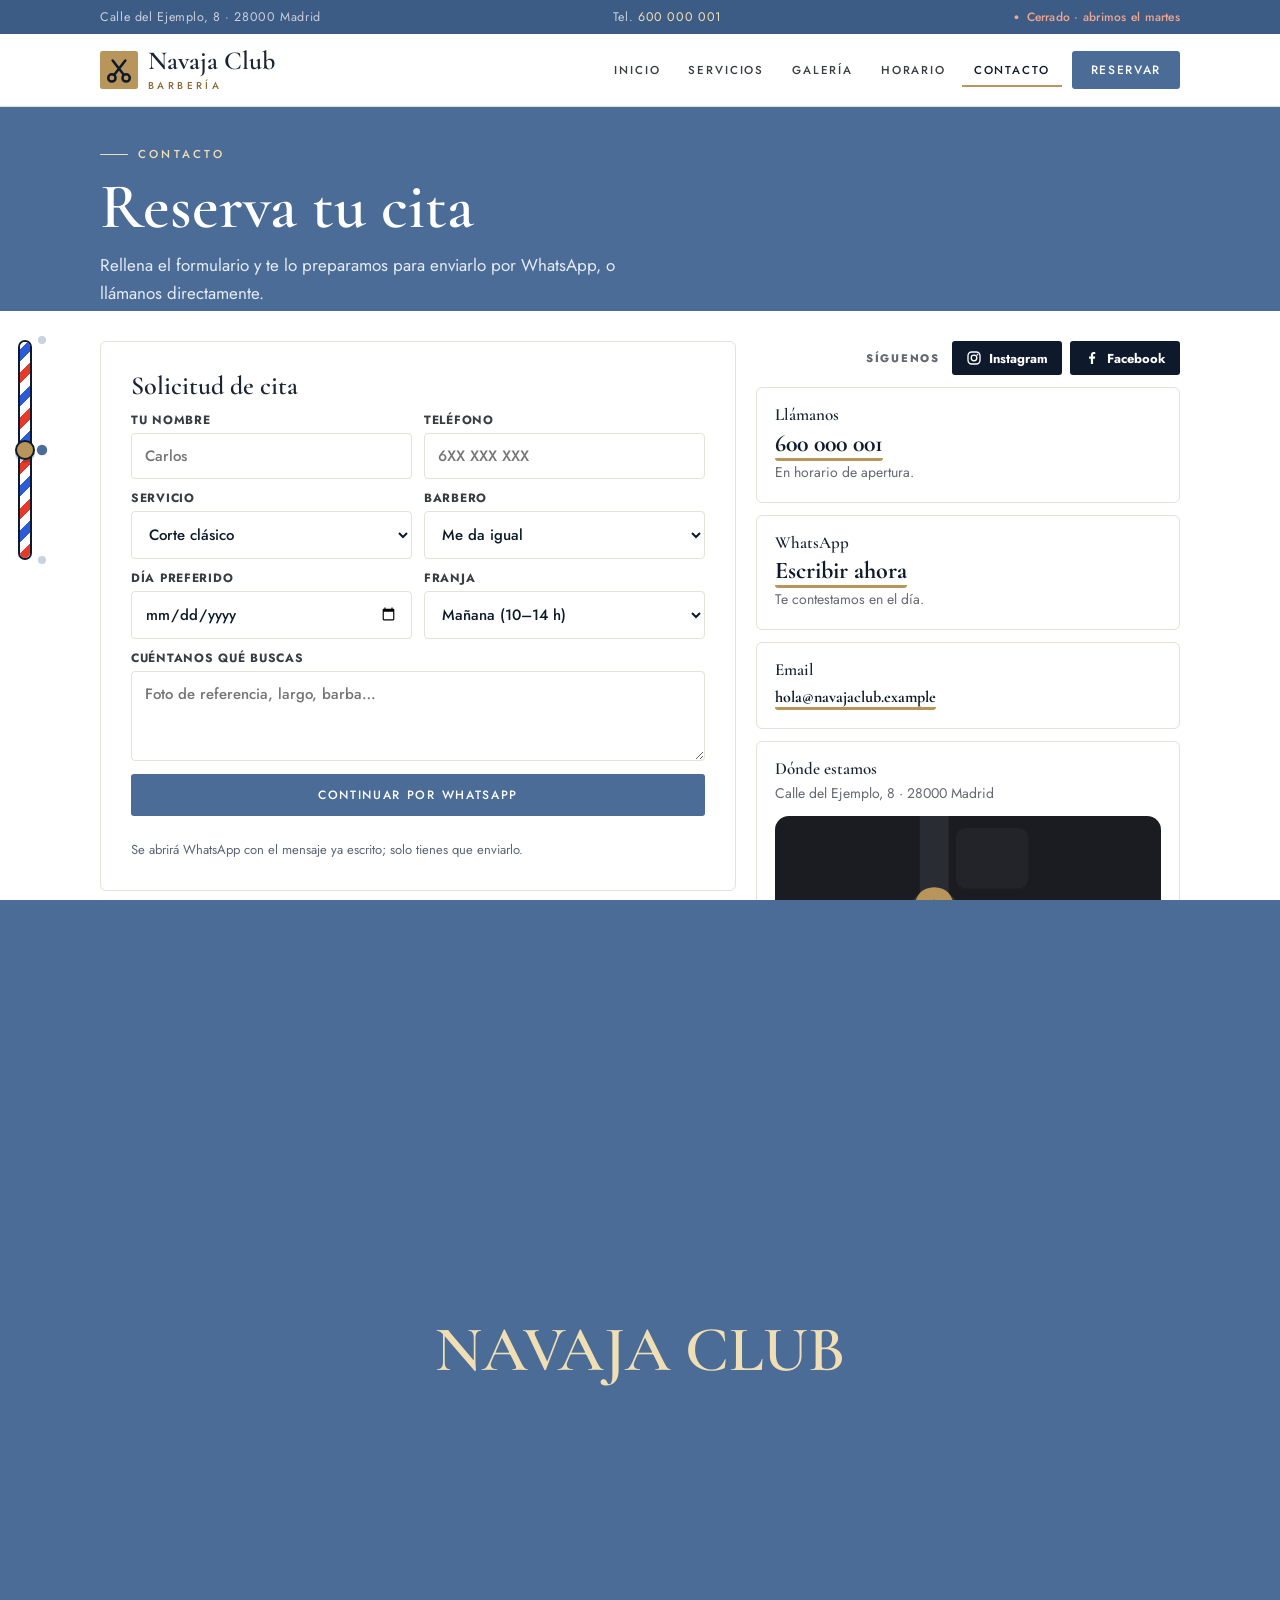
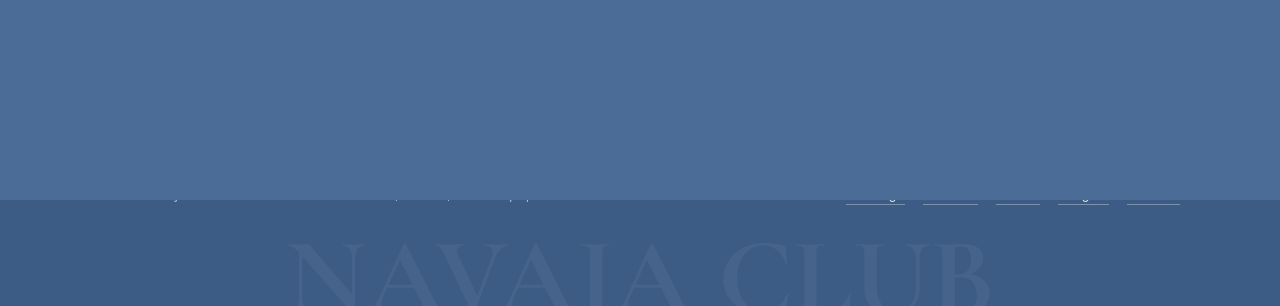
==== commit 1da7c108: "Tijeras que cortan con forro dorado, franja de confianza, opiniones, pie legal y botón subir Co-Auth" ====
--- a/contacto.html
+++ b/contacto.html
@@ -47,11 +47,12 @@
 <div><h4>Horario</h4><p>Martes a viernes<br>10:00–14:00 · 16:00–20:30</p><p>Sábados 10:00–15:00</p></div>
 <div><h4>Navega</h4><a href="index.html">Inicio</a><a href="servicios.html">Servicios</a><a href="galeria.html">Galería</a><a href="horario.html">Horario</a><a href="contacto.html">Contacto</a></div>
 </div>
-<p class="demo">Web de demostración. Nombre, teléfono y dirección son ficticios.</p>
+<div class="demo legal"><span>© 2026 Navaja Club · Web de demostración: nombre, teléfono, dirección y opiniones son ficticios.</span><span class="lnk"><a href="#" data-social>Aviso legal</a><a href="#" data-social>Privacidad</a><a href="#" data-social>Cookies</a><a href="#" data-social>Instagram</a><a href="#" data-social>Facebook</a></span></div>
 </div>
 <div class="giant" aria-hidden="true">NAVAJA CLUB</div>
 </footer>
 <nav class="sidepole" aria-label="Secciones"><div class="sp-bar"><i></i></div><b class="sp-dot"></b><div class="sp-ticks"></div></nav><div class="wipe" aria-hidden="true"></div>
+<button class="totop" type="button" aria-label="Volver arriba">↑</button>
 <div class="dock"><a href="tel:+34600000001">Llamar</a><a class="hot" href="contacto.html">Reservar</a><a href="horario.html">Horario</a></div>
 <script src="script.js?v=1"></script>
 </body></html>
--- a/styles.css
+++ b/styles.css
@@ -419,3 +419,75 @@
 .facts dd{white-space:nowrap}
 @media(max-width:620px){.facts dd{font-size:18px}.facts div{padding-right:12px;margin-right:12px}}
 @media(max-width:860px){.hero-in{grid-template-columns:1fr}.hero-vis{max-width:320px;margin:6px auto 0}.hero .pole{left:-6%}}
+
+/* ===== Azul más claro + ilustraciones de herramientas ===== */
+.topline,.foot{background:#3d5c85}
+.hero,.page-h,.status,.calc-out,.wipe,.rib{background:#4b6c97}
+.btn-lime,.nav a.on{}
+.btn-lime{background:#4b6c97;color:#fff}.btn-lime:hover{background:#3d5c85}
+.nav a.on{background:none;color:#0e1a2b}
+.hero .lead,.page-h .lead,.status p,.calc-out .time,.calc-out .fine,.calc-out .sub{color:#e6ecf5}
+.hero .eyebrow,.page-h .eyebrow,.facts dt,.calc-out .lbl,.topline a{color:#f0dfb4}
+.hero .eyebrow:before,.page-h .eyebrow:before{background:#f0dfb4}
+.hero h1 em,.status em{color:#f0dfb4}
+.facts,.facts div{border-color:rgba(255,255,255,.28)}
+.hero .btn-lime,.status .btn-lime,.calc-out .btn-lime{background:#f0dfb4;color:#2a3d57}.hero .btn-lime:hover,.status .btn-lime:hover,.calc-out .btn-lime:hover{background:#fff}
+.foot p,.foot a{color:#dbe3ef}.foot h4,.foot a:hover{color:#f0dfb4}.demo{color:#b9c6d9!important}
+.pill.is-open,.topline .pill.is-open{color:#bfe8c0}
+.sp-t,.sidepole .sp-t{background:#4b6c97}.wipe:after{color:#f0dfb4}
+.rib:after{border-top-color:rgba(240,223,180,.6)}.rib{color:#f0dfb4}
+/* ilustración del hero */
+.disc{background:#f1ebdd}.disc .par{width:100%;height:100%;display:grid;place-items:center}
+.tools{width:100%;height:100%}
+.hero-vis:after{border-color:#f0dfb4}
+/* retratos del equipo: monograma */
+.member .mono{aspect-ratio:4/5;background:#efe9db;border-radius:999px 999px 0 0;display:grid;place-items:center;margin-bottom:14px;position:relative}
+.member .mono:after{content:"";position:absolute;inset:10px;border:1px solid #b8955a;border-radius:999px 999px 0 0;pointer-events:none}
+.member .mono span{font:600 clamp(70px,9vw,120px)/1 'Cormorant Garamond',serif;color:#4b6c97}
+/* galería: iconos */
+.tile{display:flex;flex-direction:column;align-items:stretch;aspect-ratio:auto;background:#efe9db;border:1px solid #e1d9c6;cursor:zoom-in}
+.tile .art{aspect-ratio:1;display:grid;place-items:center;padding:18%}
+.ico{width:100%;height:100%;stroke:#a8864a}
+.tile .cap{position:static;transform:none;opacity:1;background:none;padding:0 12px 14px;text-align:center;display:block}
+.tile .cap b{display:block;color:#0e1a2b}.tile .cap i{display:block;color:#8a6a35;font-size:12px;letter-spacing:.06em}
+.strip .cap{display:block}.strip .tile{aspect-ratio:auto}
+.tile:hover .art{transform:scale(1.05)}.tile .art{transition:transform .4s}
+.calc-out .dogcard{display:grid;place-items:center;aspect-ratio:1;padding:18%;border-radius:50%}.calc-out .ico{stroke:#f0dfb4}
+.dogcard.small{display:grid;place-items:center;width:120px;aspect-ratio:1;padding:22px}.dogcard.small .ico{stroke:#f0dfb4}
+.lb-card{border-radius:6px;padding:22px 22px 0}.lb-card .ico{width:62%;margin:0 auto 14px}
+.lb-card p{background:#4b6c97;color:#fff;font-size:28px}.lb-card small{background:#4b6c97;color:#f0dfb4}
+.member .mono{aspect-ratio:1/1.05}
+
+/* ===== Tijeras mejoradas ===== */
+.cut{height:130px;--tip:121px}
+.rib{height:52px;margin-top:-26px;background:#2f4a70;font-size:14px;font-weight:600;letter-spacing:.3em}
+.rib.under{background:linear-gradient(90deg,#b8955a,#e6d3a8 60%,#b8955a);clip-path:inset(0 calc(100% - var(--cx)) 0 0)}.rib.under:after{display:none}
+.rib.top{transform:rotate(calc(var(--p)*-3.2deg)) translateY(calc(var(--p)*-3px))}
+.rib.bot{transform:rotate(calc(var(--p)*3.2deg)) translateY(calc(var(--p)*3px))}
+.scis{width:124px;margin-top:-38.5px;filter:drop-shadow(0 6px 5px rgba(20,35,60,.3))}
+.bl{transform-origin:30px 28px}
+.bl.a{transform:rotate(calc(var(--o)*-17deg))}.bl.b{transform:rotate(calc(var(--o)*17deg))}
+@media(max-width:620px){.cut{height:104px;--tip:88px}.rib{height:38px;margin-top:-19px;font-size:11px}.scis{width:90px;margin-top:-28px}}
+
+/* ===== Detalles profesionales ===== */
+.trust{border-bottom:1px solid #e1dac9;background:#fff}
+.trust ul{list-style:none;margin:0;padding:0;display:grid;grid-template-columns:repeat(4,1fr)}
+.trust li{display:flex;gap:14px;align-items:center;padding:22px 20px;border-left:1px solid #e1dac9}
+.trust li:first-child{border-left:0;padding-left:0}
+.trust svg{width:30px;height:30px;color:#a8864a;flex:none}
+.trust b{display:block;font:600 12px/1.2 'Jost';letter-spacing:.16em;text-transform:uppercase;color:#0e1a2b}
+.trust span{display:block;font-size:13.5px;color:#5b6475;margin-top:3px}
+.quotes{display:grid;grid-template-columns:repeat(3,1fr);gap:36px}
+.quote{margin:0;padding-top:20px;border-top:2px solid #b8955a}
+.stars{color:#b8955a;letter-spacing:.2em;font-size:14px;margin-bottom:12px}
+.quote blockquote{margin:0;font:500 clamp(20px,2vw,24px)/1.35 'Cormorant Garamond',serif;font-style:italic;color:#0e1a2b}
+.quote figcaption{margin-top:16px;font-size:13.5px;color:#5b6475}.quote figcaption b{display:block;color:#0e1a2b;font-weight:600;letter-spacing:.04em}
+.demo.legal{display:flex;justify-content:space-between;gap:10px 24px;flex-wrap:wrap;align-items:center}
+.demo.legal .lnk a{display:inline;margin-left:18px;padding:0;font-size:13px;color:#dbe3ef;text-decoration:none;border-bottom:1px solid rgba(240,223,180,.4)}
+.demo.legal .lnk a:hover{color:#f0dfb4}
+.totop{position:fixed;right:20px;bottom:20px;z-index:45;width:44px;height:44px;border:1px solid #b8955a;background:#fff;color:#4b6c97;font:500 20px/1 'Jost';cursor:pointer;opacity:0;transform:translateY(10px);pointer-events:none;transition:opacity .3s,transform .3s,background .2s,color .2s}
+.totop.on{opacity:1;transform:none;pointer-events:auto}.totop:hover{background:#4b6c97;color:#fff}
+@media(max-width:860px){.trust ul{grid-template-columns:1fr 1fr}.trust li{padding:16px 12px;border-left:0;border-top:1px solid #e1dac9}.trust li:nth-child(-n+2){border-top:0}.trust li:first-child{padding-left:12px}.quotes{grid-template-columns:1fr;gap:26px}.totop{bottom:86px;right:14px}}
+@media(prefers-reduced-motion:reduce){.totop{transition:none}}
+.cut{--tip:146px}.scis{width:150px;margin-top:-46.7px}
+@media(max-width:620px){.cut{--tip:100px}.scis{width:102px;margin-top:-31.7px}}
